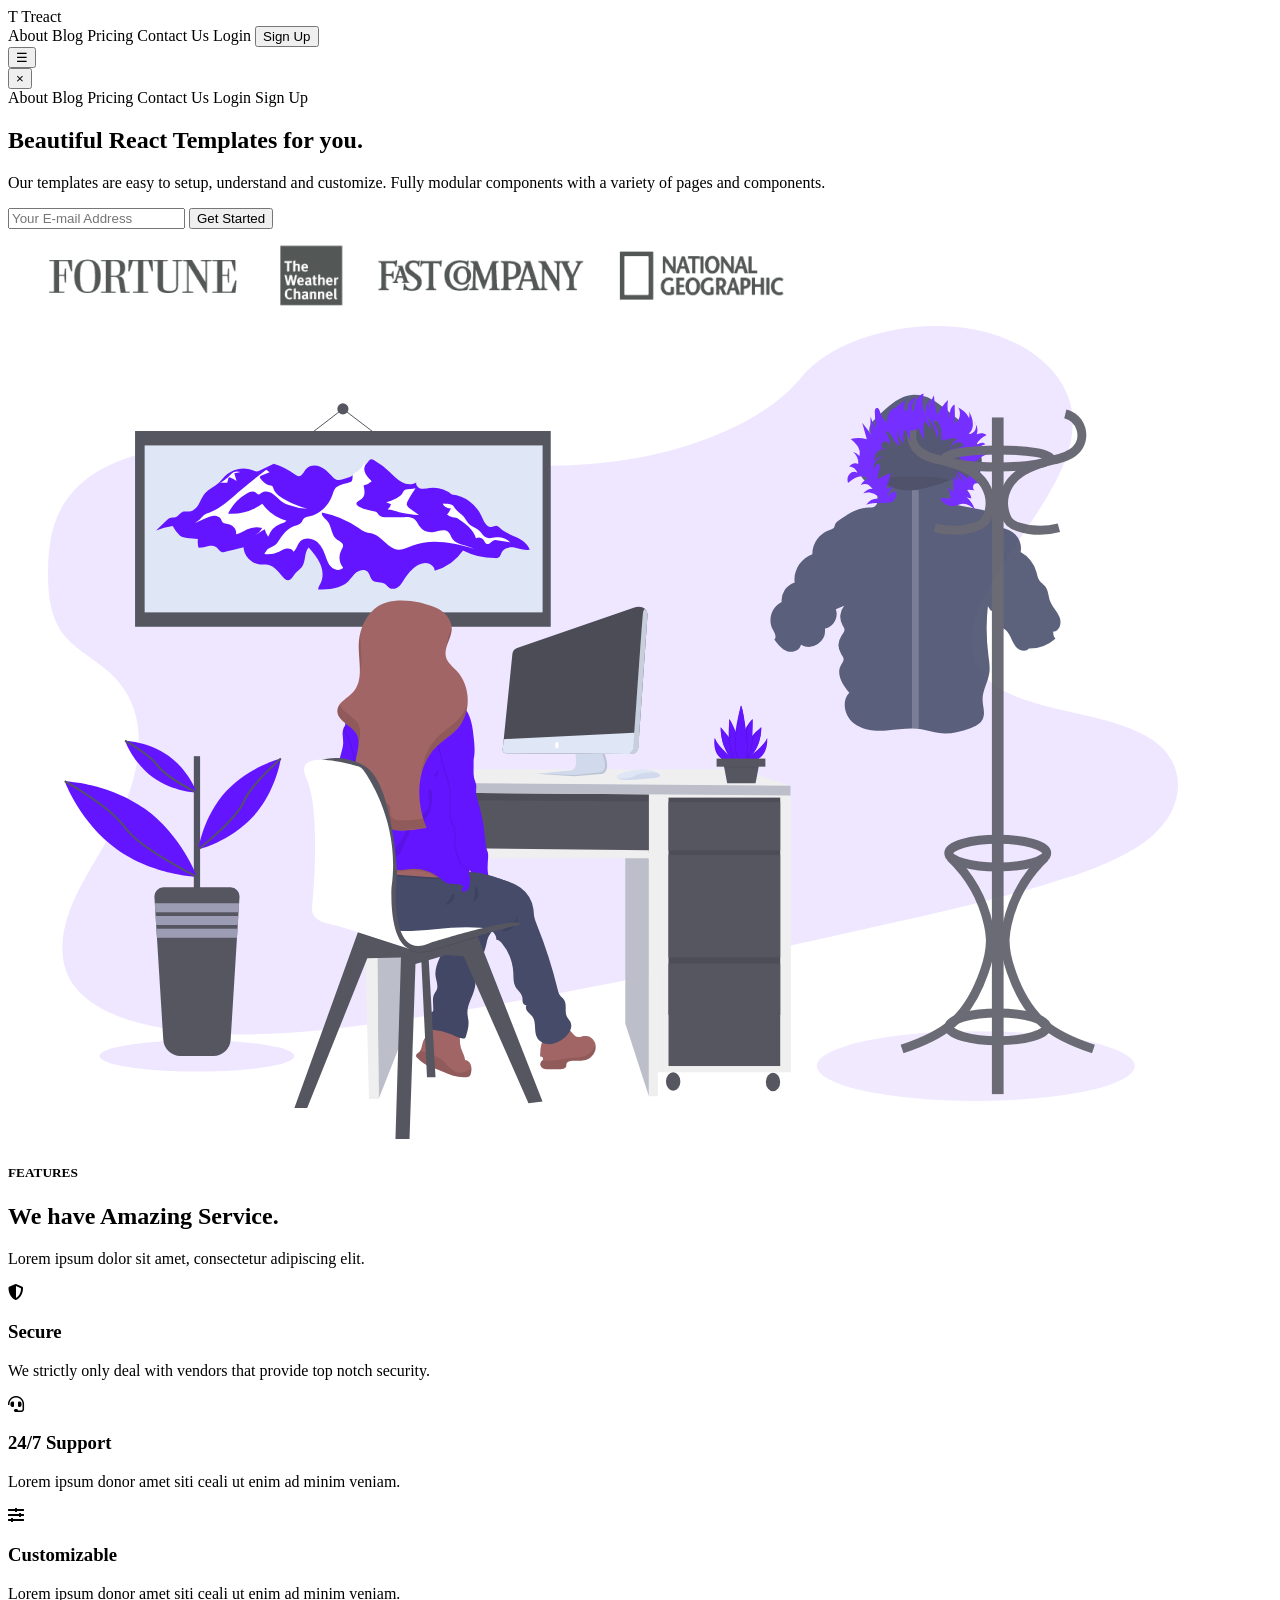
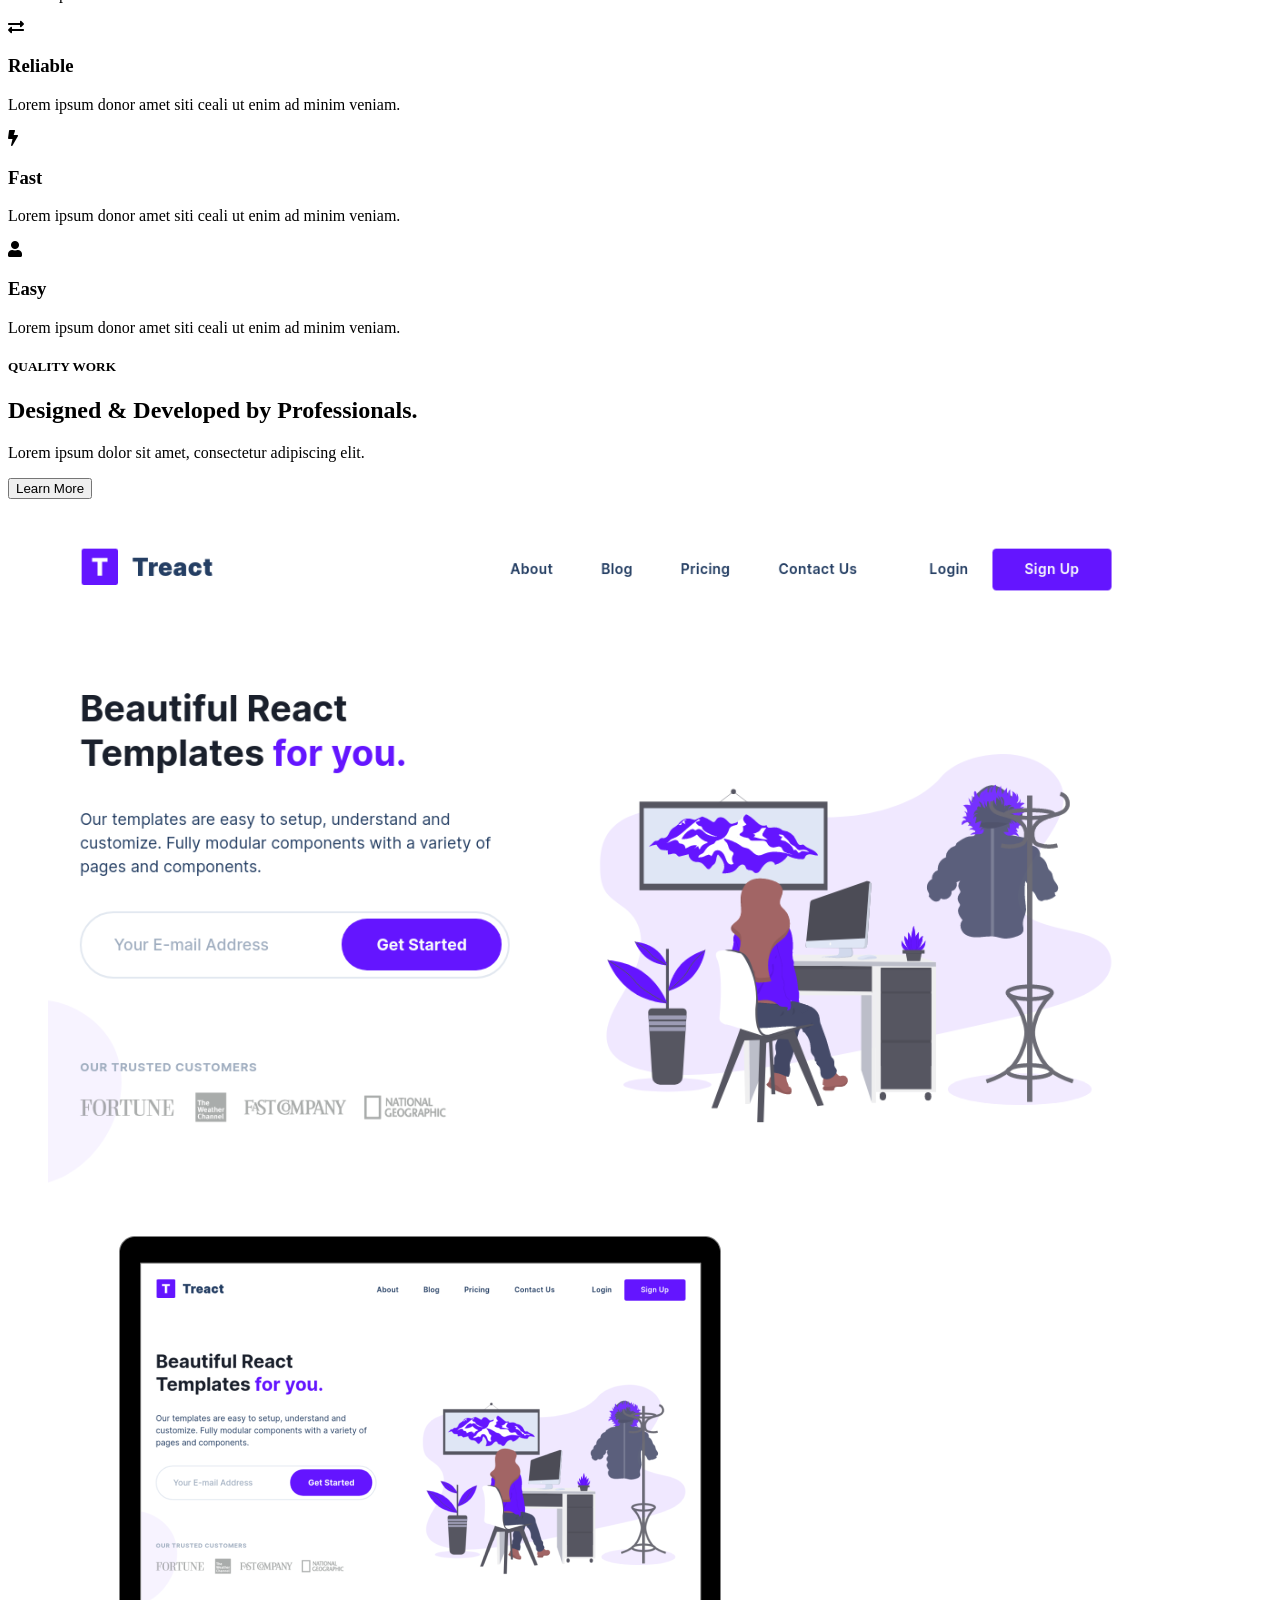
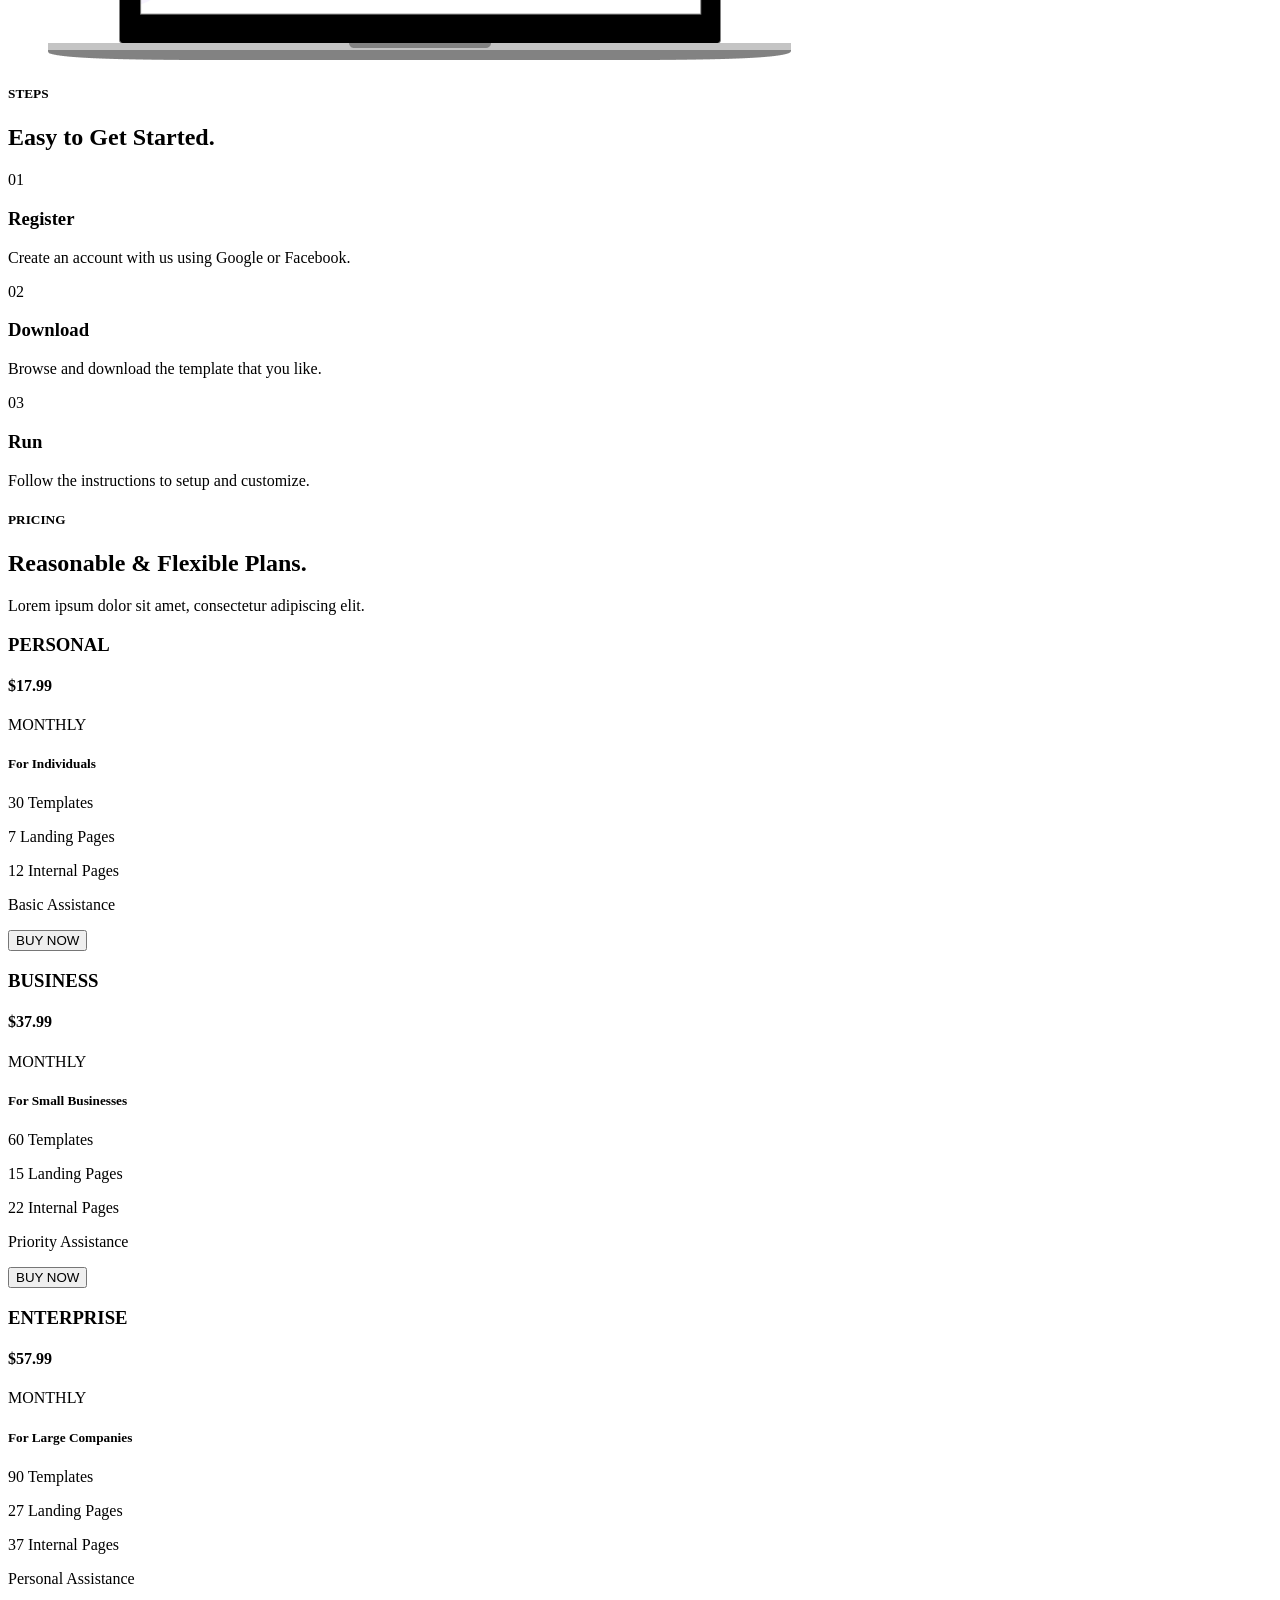
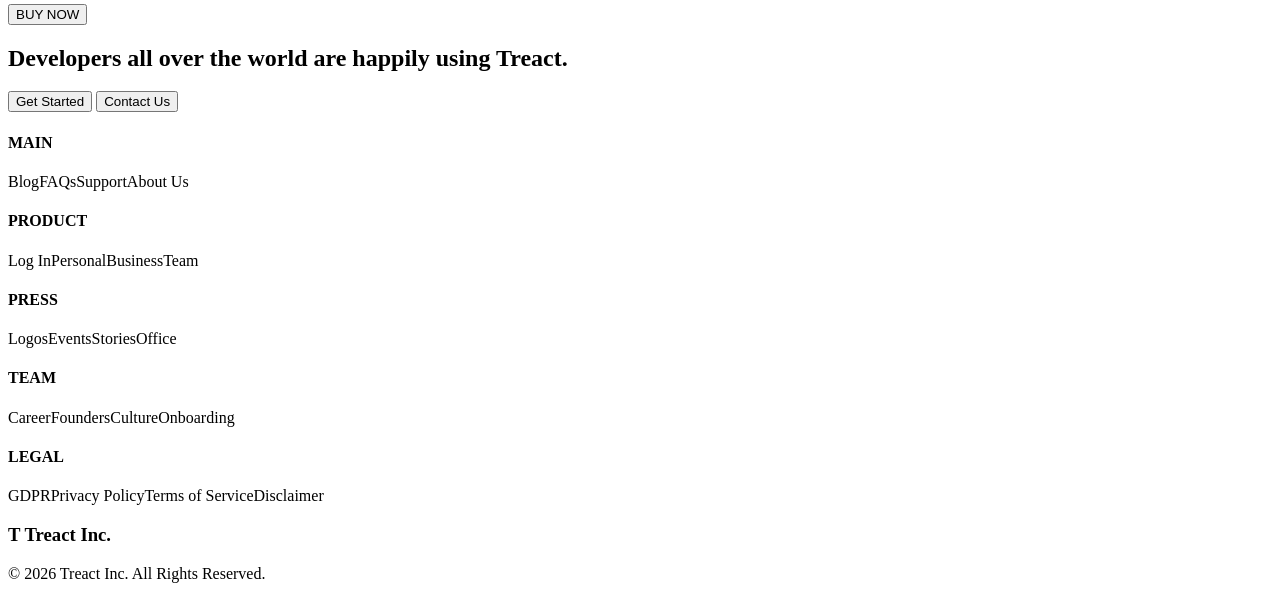
==== index.html @ 15013bfd "Update and rename index (1).html to index.html" ====
<!DOCTYPE html>
<html lang="en"> 
  <head> 
    <meta charset="UTF-8">
    <meta http-equiv="X-UA-Compatible" content="IE=edge">
    <meta name="viewport" content="width=device-width, initial-scale=1.0">
    <title>Treact - A React UI Library for Tailwind CSS</title>
    <link rel="stylesheet" href="styles.css">
    <link rel="stylesheet" href="https://pro.fontawesome.com/releases/v5.10.0/css/all.css" integrity="sha384-AYmEC3Yw5cVb3ZcuHtOA93w35dYTsvhLPVnYs9eStHfGJvOvKxVfELGroGkvsg+p" crossorigin="anonymous" /> 
    <script src="script.js"></script>
  </head>

<body>
  <section id="landing">
    <nav>
      <div class="row nav__row">
        <div class="nav__logo">
          <span class="logo-box">T</span>
          <span>Treact</span>
        </div>

        <div class="links">
          <a class="link">About</a>
          <a class="link">Blog</a>
          <a class="link">Pricing</a>
          <a class="link">Contact Us</a>
          <a class="link">Login</a>
          <button>Sign Up</button>
        </div>

        <button class="btn__menu" onclick="openMenu()">☰</button>
      </div>
    </nav>

    <div class="modal">
      <button class="btn__menu btn__menu--close" onclick="closeMenu()">×</button>
      <div class="modal__links">
        <a class="modal__link">About</a>
        <a class="modal__link">Blog</a>
        <a class="modal__link">Pricing</a>
        <a class="modal__link">Contact Us</a>
        <a class="modal__link">Login</a>
        <a class="modal__link modal__link--primary">Sign Up</a>
      </div>
    </div>

    <header>
      <div class="container">
        <div class="row">
          <div class="header__description">
            <h1>Beautiful React Templates <span class="purple">for you.</span></h1>
            <p>
              Our templates are easy to setup, understand and customize.
              Fully modular components with a variety of pages and components.
            </p>

            <div class="header__email">
              <input type="email" placeholder="Your E-mail Address">
              <button>Get Started</button>
            </div>

            <figure class="header__companies">
              <img src="./assets/customers-logo-strip.680ac7c2e8ae28161d2c.png" alt="Clients">
            </figure>
          </div>

          <figure class="header__img--wrapper">
            <img src="./assets/design-illustration-2.6da6a00b20c07c4a9b65d1870679e1b8.svg" alt="Hero illustration">
          </figure>
        </div>
      </div>
    </header>
  </section>

  <main>
    <section id="features">
      <div class="container">
        <div class="row__narrow">
          <h5 class="section__tag">FEATURES</h5>
          <h2>We have Amazing <span class="purple">Service.</span></h2>
          <p class="section__para">Lorem ipsum dolor sit amet, consectetur adipiscing elit.</p>

          <div class="services">
            <div class="service"><i class="fas fa-shield-alt"></i><div><h3>Secure</h3><p>We strictly only deal with vendors that provide top notch security.</p></div></div>
            <div class="service"><i class="fas fa-headset"></i><div><h3>24/7 Support</h3><p>Lorem ipsum donor amet siti ceali ut enim ad minim veniam.</p></div></div>
            <div class="service"><i class="fas fa-sliders-h"></i><div><h3>Customizable</h3><p>Lorem ipsum donor amet siti ceali ut enim ad minim veniam.</p></div></div>
            <div class="service"><i class="fas fa-exchange-alt"></i><div><h3>Reliable</h3><p>Lorem ipsum donor amet siti ceali ut enim ad minim veniam.</p></div></div>
            <div class="service"><i class="fas fa-bolt"></i><div><h3>Fast</h3><p>Lorem ipsum donor amet siti ceali ut enim ad minim veniam.</p></div></div>
            <div class="service"><i class="fas fa-user"></i><div><h3>Easy</h3><p>Lorem ipsum donor amet siti ceali ut enim ad minim veniam.</p></div></div>
          </div>
        </div>
      </div>
    </section>

    <section id="quality">
      <div class="container">
        <div class="row">
          <div class="section__text">
            <h5 class="section__tag">QUALITY WORK</h5>
            <h2>Designed & Developed by <span class="purple">Professionals.</span></h2>
            <p>Lorem ipsum dolor sit amet, consectetur adipiscing elit.</p>
            <button class="btn">Learn More</button>
          </div>
          <figure class="section__img">
            <img src="./assets/hero-screenshot-1.40a097b525c2f8c9808e.png" alt="">
          </figure>
        </div>
      </div>
    </section>

    <section id="steps">
      <div class="container">
        <div class="row">
          <figure class="section__img">
            <img src="./assets/hero-screenshot-2.241aac1fbc66db29d873.png" alt="">
          </figure>

          <div class="section__text">
            <h5 class="section__tag">STEPS</h5>
            <h2>Easy to <span class="purple">Get Started.</span></h2>

            <div class="step"><span>01</span><div><h3>Register</h3><p>Create an account with us using Google or Facebook.</p></div></div>
            <div class="step"><span>02</span><div><h3>Download</h3><p>Browse and download the template that you like.</p></div></div>
            <div class="step"><span>03</span><div><h3>Run</h3><p>Follow the instructions to setup and customize.</p></div></div>
          </div>
        </div>
      </div>
    </section>

    <section id="pricing">
      <div class="container">
        <div class="row">
          <h5 class="section__tag">PRICING</h5>
          <h2>Reasonable & Flexible <span class="purple">Plans.</span></h2>
          <p class="section__para">Lorem ipsum dolor sit amet, consectetur adipiscing elit.</p>

          <div class="plans">
  <div class="plan">
    <div class="plan__top">
      <h3>PERSONAL</h3>
      <h4>$17.99</h4>
      <p>MONTHLY</p>
    </div>

    <div class="plan__middle">
      <h5>For Individuals</h5>
      <p>30 Templates</p>
      <p>7 Landing Pages</p>
      <p>12 Internal Pages</p>
      <p>Basic Assistance</p>
    </div>

    <div class="plan__bottom">
      <button class="btn">BUY NOW</button>
    </div>
  </div>

  <div class="plan plan--featured">
    <div class="plan__top">
      <h3>BUSINESS</h3>
      <h4>$37.99</h4>
      <p>MONTHLY</p>
    </div>

    <div class="plan__middle">
      <h5>For Small Businesses</h5>
      <p>60 Templates</p>
      <p>15 Landing Pages</p>
      <p>22 Internal Pages</p>
      <p>Priority Assistance</p>
    </div>

    <div class="plan__bottom">
      <button class="btn">BUY NOW</button>
    </div>
  </div>

  <div class="plan">
    <div class="plan__top">
      <h3>ENTERPRISE</h3>
      <h4>$57.99</h4>
      <p>MONTHLY</p>
    </div>

    <div class="plan__middle">
      <h5>For Large Companies</h5>
      <p>90 Templates</p>
      <p>27 Landing Pages</p>
      <p>37 Internal Pages</p>
      <p>Personal Assistance</p>
    </div>

    <div class="plan__bottom">
      <button class="btn">BUY NOW</button>
    </div>
  </div>
</div>
        </div>
      </div>
    </section>

    <section id="start">
      <div class="container">
        <div class="row start__row">
          <h2 class="start__title">Developers all over the world are happily using Treact.</h2>
          <div class="start__btns">
            <button class="start__btn">Get Started</button>
            <button class="start__btn start__btn--outline">Contact Us</button>
          </div>
        </div>
      </div>
    </section>
  </main>

  <footer>
    <div class="row footer__row">
      <div class="footer__columns">
        <div><h4>MAIN</h4><a>Blog</a><a>FAQs</a><a>Support</a><a>About Us</a></div>
        <div><h4>PRODUCT</h4><a>Log In</a><a>Personal</a><a>Business</a><a>Team</a></div>
        <div><h4>PRESS</h4><a>Logos</a><a>Events</a><a>Stories</a><a>Office</a></div>
        <div><h4>TEAM</h4><a>Career</a><a>Founders</a><a>Culture</a><a>Onboarding</a></div>
        <div><h4>LEGAL</h4><a>GDPR</a><a>Privacy Policy</a><a>Terms of Service</a><a>Disclaimer</a></div>
      </div>

      <div class="footer__bottom">
        <h3><span class="logo-box">T</span> Treact Inc.</h3>
        <p>© 2026 Treact Inc. All Rights Reserved.</p>
      </div>
    </div>
  </footer>

  <script src="script (2).js"></script>
</body>
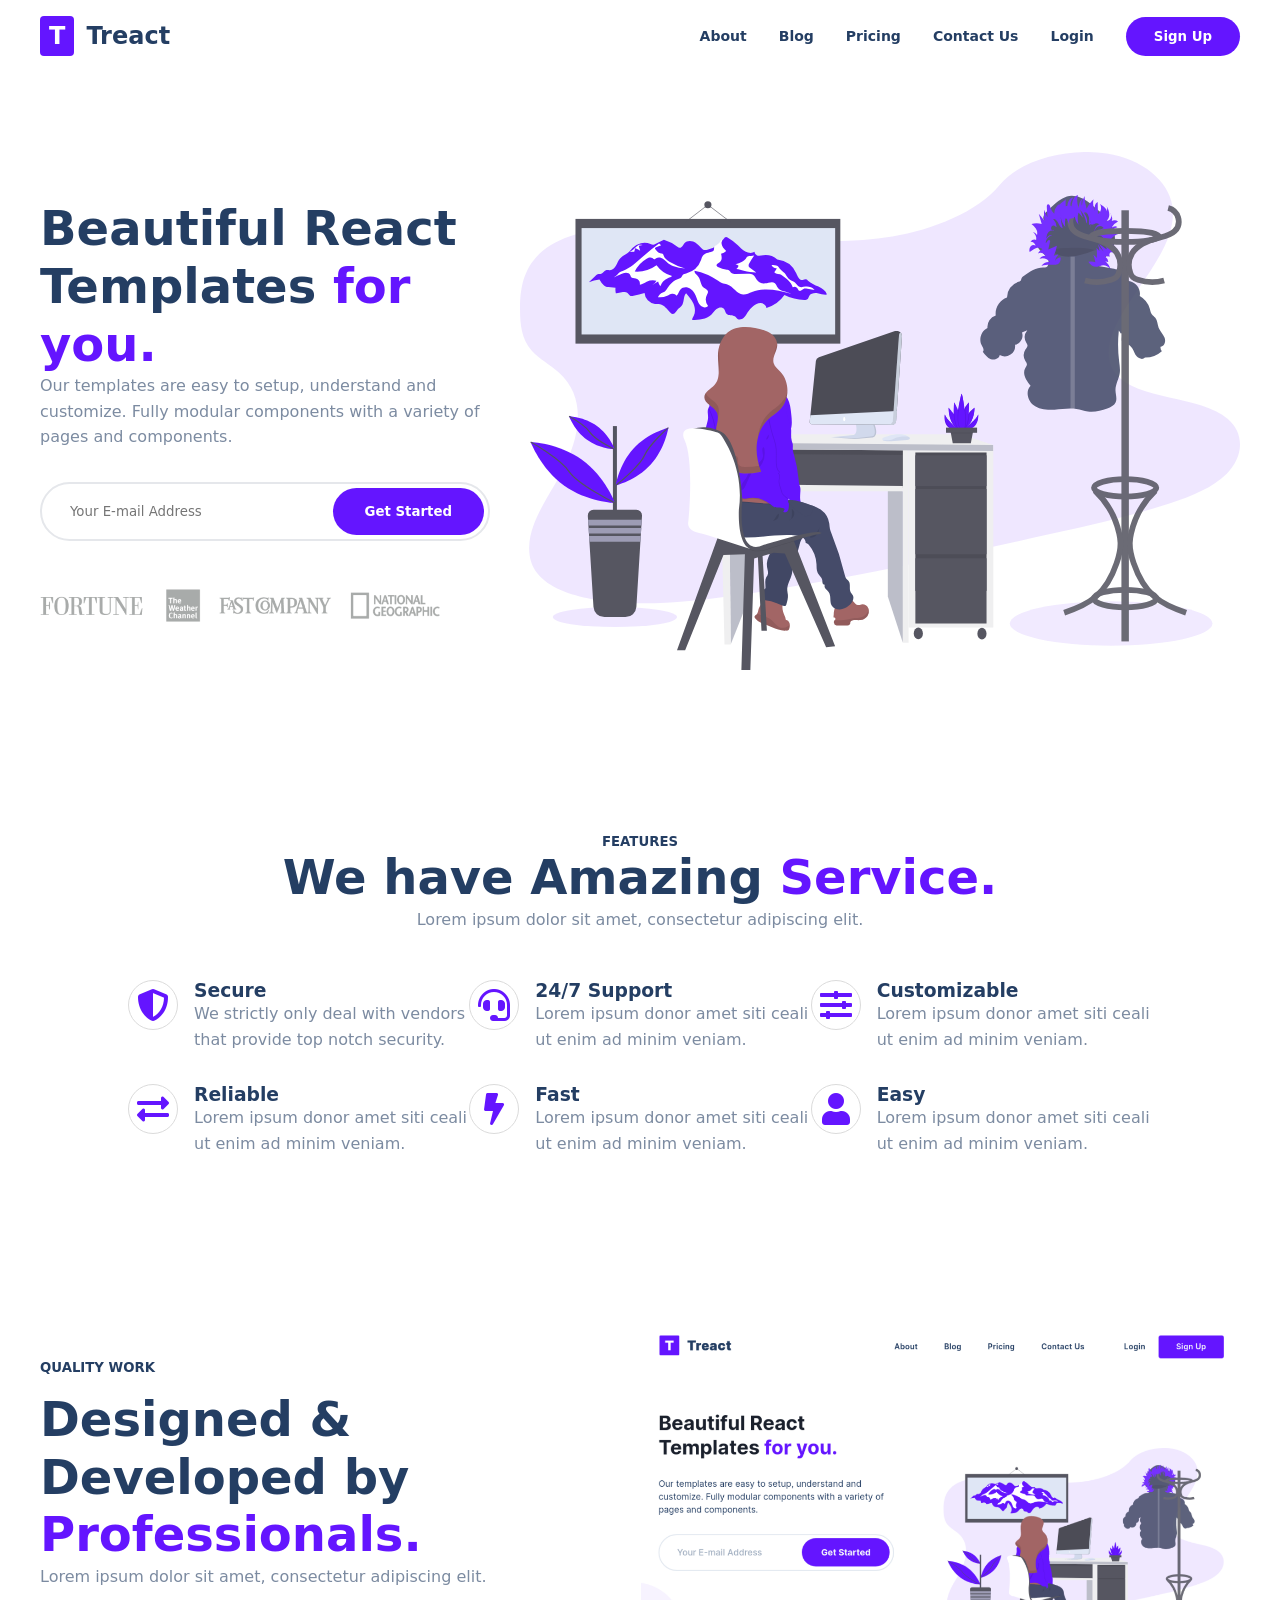
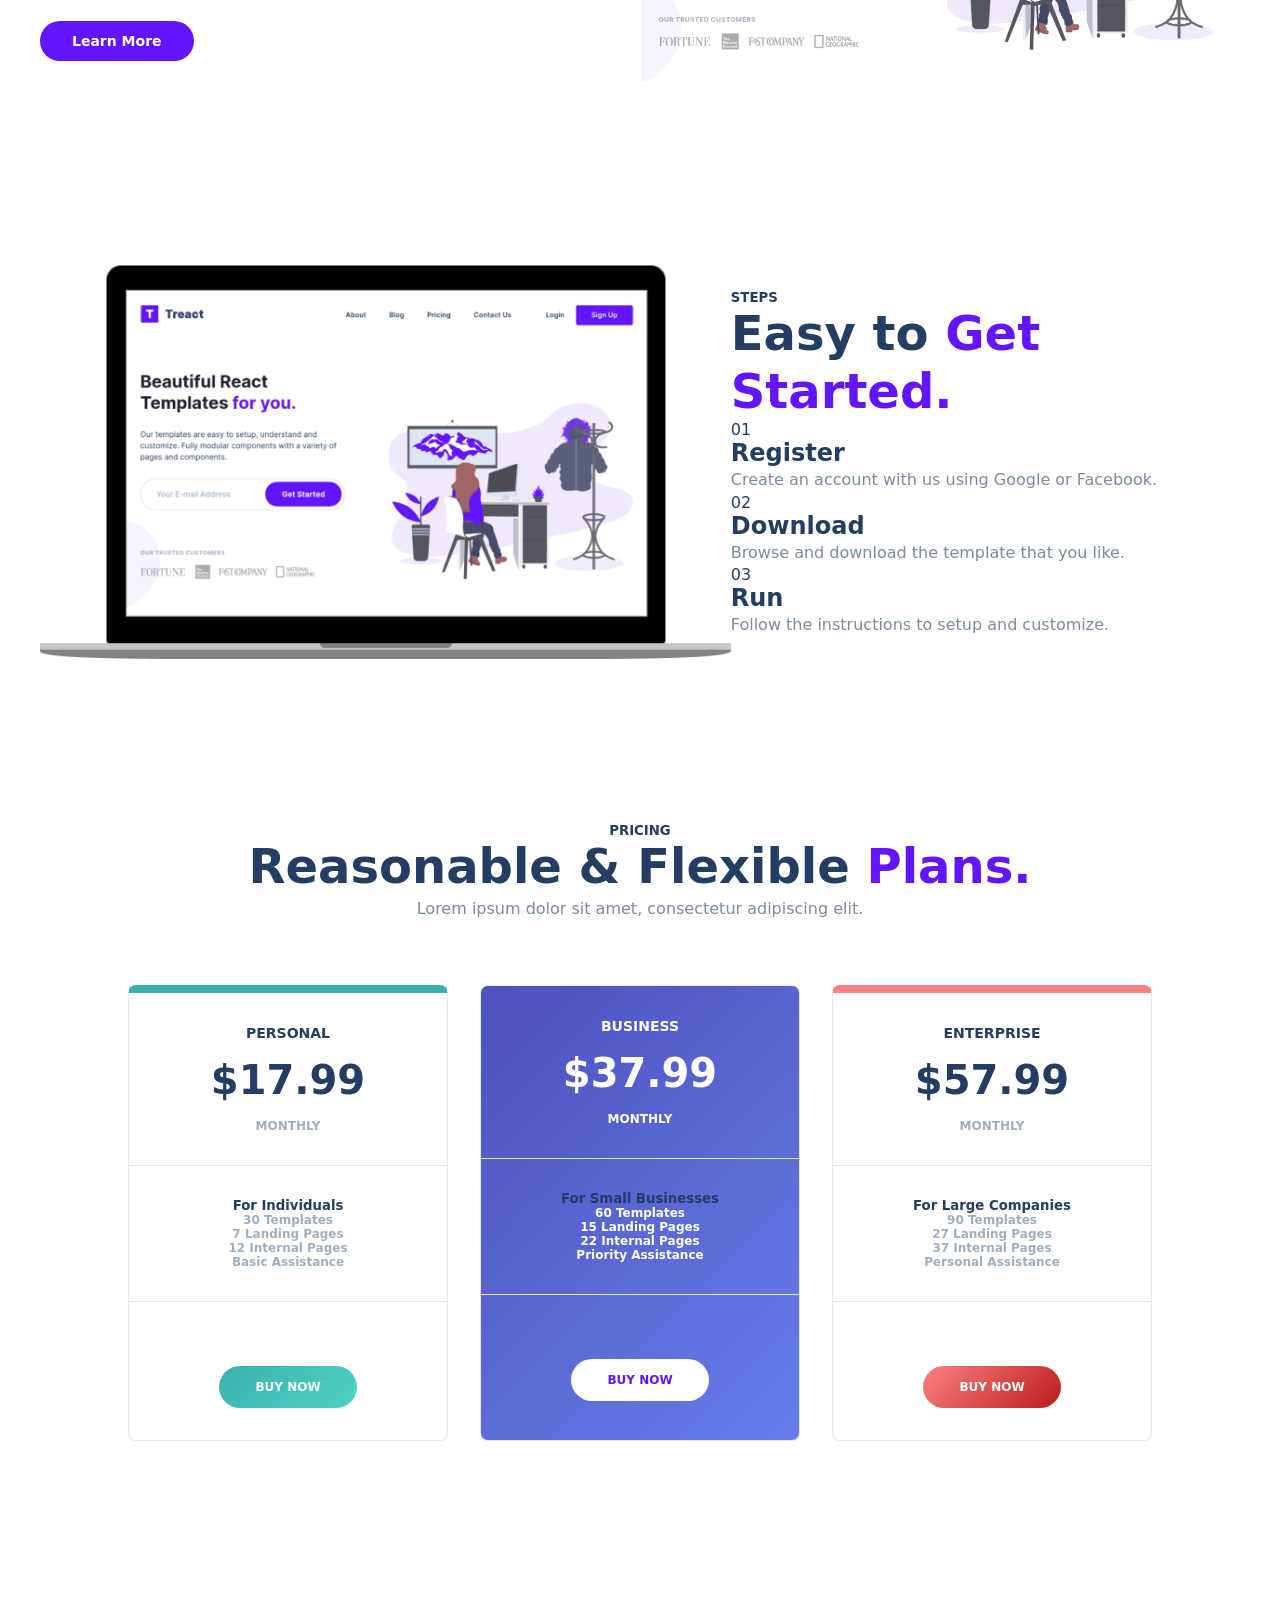
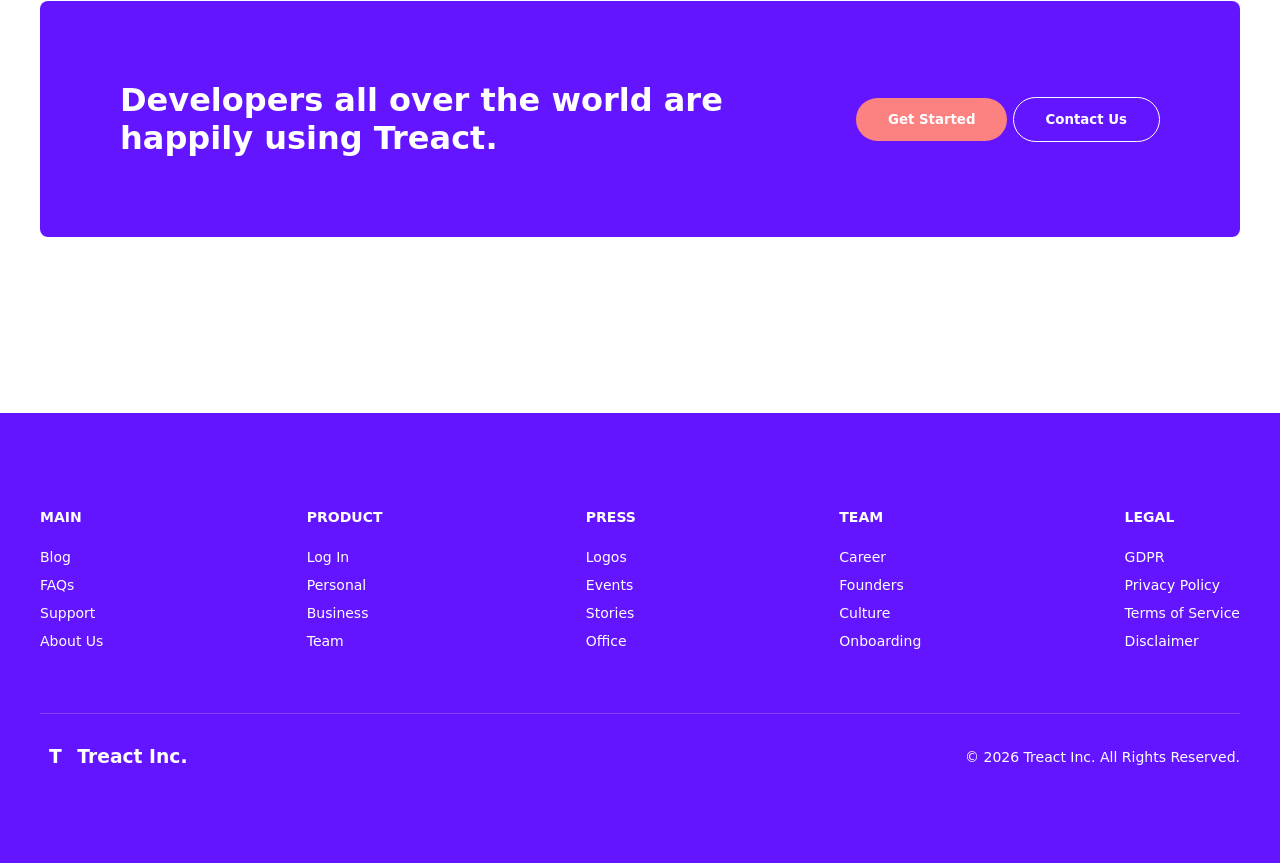
==== commit 09e612ad: "Update index.html" ====
--- a/index.html
+++ b/index.html
@@ -5,7 +5,7 @@
     <meta http-equiv="X-UA-Compatible" content="IE=edge">
     <meta name="viewport" content="width=device-width, initial-scale=1.0">
     <title>Treact - A React UI Library for Tailwind CSS</title>
-    <link rel="stylesheet" href="styles.css">
+    <link rel="stylesheet" href="style.css">
     <link rel="stylesheet" href="https://pro.fontawesome.com/releases/v5.10.0/css/all.css" integrity="sha384-AYmEC3Yw5cVb3ZcuHtOA93w35dYTsvhLPVnYs9eStHfGJvOvKxVfELGroGkvsg+p" crossorigin="anonymous" /> 
     <script src="script.js"></script>
   </head>
--- a/style.css
+++ b/style.css
@@ -0,0 +1,760 @@
+@import url('https://fonts.googleapis.com/css2?family=Inter:wght@100;200;300;400;500;600;700;800;900&display=swap');
+
+* {
+    margin: 0;
+    padding: 0;
+    box-sizing: border-box;
+    font-family: 'Inter', system-ui;
+    color: #243e63;
+}
+
+html {
+    scroll-behavior: smooth;
+}
+
+body {
+    max-width: 100vw;
+    overflow-x: hidden;
+}
+
+.row {
+    width: 100%;
+    max-width: 1200px;
+    margin: 0 auto;
+}
+
+.row__narrow {
+    width: 100%;
+    max-width: 1024px;
+    margin: 0 auto;
+}
+
+.container {
+    padding: 96px 0;
+}
+
+.purple {
+    color: #6415ff;
+}
+
+section {
+    padding: 0 32px;
+}
+
+main {
+    margin-bottom: 96px;
+}
+
+.logo {
+  display: flex;
+  align-items: center;
+  gap: 10px;
+  color: #243e63;
+  font-size: 22px;
+}
+
+.logo-box {
+  background: #6415ff;
+  color: white;
+  font-weight: 700;
+  padding: 6px 9px;
+  border-radius: 4px;
+}
+
+.links {
+  display: flex;
+  align-items: center;
+  gap: 32px;
+}
+
+.links a {
+  color: #243e63;
+  font-size: 14px;
+  font-weight: 600;
+  text-decoration: none;
+}
+
+.links button {
+  background: #6415ff;
+  color: white;
+  border: none;
+  padding: 12px 28px;
+  border-radius: 999px;
+  font-weight: 700;
+  transition: all 300ms ease;
+}
+
+.links button:hover {
+  background: #4b0db8;
+  transition: all 300ms ease;
+}
+
+
+
+/* 
+
+NAVBAR ↓
+
+*/
+
+
+.nav {
+    display: flex;
+    justify-content: space-between;
+    align-items: center;
+}
+
+.nav__row {
+  height: 72px;
+  display: flex;
+  align-items: center;
+  justify-content: space-between;
+}
+
+.nav__logo {
+    display: flex;
+    align-items: center;
+    gap: 12px;
+
+    font-size: 24px;
+    font-weight: 900;
+}
+
+.btn__menu {
+    display: none;
+    background: transparent;
+    border: none;
+    transition: all 300ms ease;
+}
+
+.btn__menu--svg:hover {
+    filter: invert(26%) sepia(94%) saturate(7476%) hue-rotate(261deg) brightness(94%) contrast(115%);
+}
+
+.modal {
+    position: fixed;
+    top: 0;
+    left: 0;
+    right: 0;
+    height: 378px;
+    margin: 24px 16px;
+    padding: 32px;
+    background-color: #fff;
+    border: 1px solid rgb(229, 231, 235);
+    border-radius: 8px;
+    z-index: 4;
+    visibility: hidden;
+    opacity: 0;
+    transform: translateX(300%);
+    transition: all 300ms ease;
+}
+
+.modal__links {
+    width: 100%;
+    height: 100%;
+    display: flex;
+    flex-direction: column;
+    align-items: center;
+}
+
+.modal__link {
+    color: #1a202c;
+    font-size: 18px;
+    font-weight: 600;
+    line-height: 1.5;
+    margin: 8px 0;
+    padding-bottom: 4px;
+    border-bottom: 2px solid transparent;
+}
+
+.modal__link--primary {
+    color: #f7fafc;
+    padding: 12px 32px;
+    background: #6415ff;
+    border-radius: 500px;
+    border: none;
+}
+
+.modal__link--primary:hover {
+    background: #4b0db8;
+    transition: all 300ms ease;
+}
+
+.menu--open .modal {
+    visibility: visible;
+    opacity: 1;
+    transform: translateX(0);
+}
+
+.btn__menu--close {
+    position: fixed;
+    top: 24px;
+    right: 18px;
+}
+
+
+/* 
+
+HEADER / ABOUT US ↓
+
+*/
+
+
+header .row {
+  display: flex;
+  align-items: center;
+}
+
+.header__description {
+  width: 40%;
+}
+
+.header__description h1,
+.section__text h2,
+#features h2,
+#pricing h2 {
+  font-size: 48px;
+  line-height: 1.2;
+  font-weight: 900;
+}
+
+.header__description p,
+.section__text p,
+.section__para,
+.service p,
+.step p {
+  color: #7c8ba1;
+  line-height: 1.6;
+}
+
+.header__companies {
+  margin: 48px 0;
+}
+
+.header__companies img {
+    width: 100%;
+    max-width: 400px;
+    opacity: 0.5;
+}
+
+.header__email {
+  position: relative;
+  max-width: 450px;
+  margin: 32px 0;
+}
+
+.header__email input {
+  width: 100%;
+  padding: 20px 180px 20px 28px;
+  border: 2px solid #e5e7eb;
+  border-radius: 999px;
+}
+
+.header__email button {
+  position: absolute;
+  right: 6px;
+  top: 6px;
+  bottom: 6px;
+  padding: 0 32px;
+  border: none;
+  border-radius: 999px;
+  background: #6415ff;
+  color: white;
+  font-weight: 700;
+  transition: all 300ms ease;
+}
+
+.header__email button:hover {
+  background: #4b0db8;
+  transition: all 300ms ease;
+}
+
+.header__img--wrapper {
+  width: 60%;
+}
+
+.header__img--wrapper img,
+.section__img img {
+  width: 100%;
+}
+
+/* SERVICES */
+
+.service {
+    display: flex;
+    width: calc(100%/3);
+    gap: 16px;
+}
+
+.services {
+    display: flex;
+    flex-wrap: wrap;
+    margin-top: 48px;
+    row-gap: 32px;
+}
+
+.container {
+    padding: 80px 0;
+}
+
+.row {
+    width: 100%;
+    max-width: 1200px;
+    margin: 0 auto;
+}
+
+.service__description {
+    display: flex;
+    flex-direction: column;
+    margin-left: 16px;
+}
+
+.service i{
+    font-size: 32px;
+    color: #6415ff;
+    margin-bottom: 16px;
+    width: 48px;
+    height: 48px;
+    display: flex;
+    align-items: center;
+    justify-content: center;
+    border: 1px solid #dbdbdb;
+    border-radius: 50%;
+    flex: 0 0 48px;
+    flex-shrink: 0;
+    padding: 24px;
+    gap: 16px;
+}
+
+
+
+/* 
+
+FEATURES ↓
+
+*/
+
+
+#features {
+    position: relative;
+}
+
+#features .row__narrow {
+    display: flex;
+    flex-direction: column;
+    align-items: center;
+}
+
+
+/* 
+
+QUALITY WORK ↓
+
+*/
+
+
+#quality .row {
+    display: flex;
+    justify-content: space-between;
+    align-items: center;
+}
+
+#quality h2 {
+    margin-top: 16px;
+}
+
+.btn {
+    background-color: #6415ff;
+    color: white;
+    margin-top: 32px;
+    border: none;
+    border-radius: 9999px;
+    padding: 12px 32px;
+    font-size: 14px;
+    font-weight: 700;
+    cursor: pointer;
+    transition: all 300ms ease;
+}
+
+.btn:hover {
+    background-color: #4b0db8;
+    transition: all 300ms ease;
+}
+
+
+/* 
+
+STEPS ↓
+
+*/
+
+
+#steps .row {
+    display: flex;
+    justify-content: space-between;
+    align-items: center;
+}
+
+.step h3 {
+    display: flex;
+    flex-direction: column;
+    font-size: 24px;
+    font-weight: 700;
+}
+
+
+/* 
+
+VALUES ↓
+
+*/
+
+#values .row {
+    display: flex;
+    justify-content: space-between;
+    align-items: center;
+}
+
+
+/*
+
+PRICING ↓
+
+*/
+
+
+#pricing .row {
+    display: flex;
+    flex-direction: column;
+    align-items: center;
+}
+
+.plans {
+    display: flex;
+    gap: 32px;
+    margin-top: 64px;
+    width: 100%;
+    justify-content: center;
+}
+
+.plan {
+    width: calc(100% / 3);
+    max-width: 320px;
+
+    border: 1px solid #e5e7eb;
+    border-radius: 8px;
+    padding: 40px 32px;
+    text-align: center;
+}
+
+.plan h3 {
+    font-size: 14px;
+    font-weight: 800;
+}
+
+.plan h4 {
+    font-size: 40px;
+    font-weight: 800;
+    margin: 16px 0;
+}
+
+.plan p {
+    color: #a0aec0;
+    font-size: 12px;
+    font-weight: 700;
+}
+
+.plan--featured {
+    background: linear-gradient(135deg, #4c51bf, #667eea);
+}
+
+.plan--featured h3,
+.plan--featured h4,
+.plan--featured p {
+    color: white;
+}
+
+.plan .btn {
+    margin-top: 32px;
+    padding: 14px 36px;
+    font-size: 12px;
+}
+
+.plan {
+    padding: 0;
+    overflow: hidden;
+}
+
+.plan__top {
+    padding: 32px;
+}
+
+.plan__top p {
+    margin-top: 8px;
+}
+
+.plan__middle {
+    padding: 32px;
+    border-top: 1px solid #e5e7eb;
+    border-bottom: 1px solid #e5e7eb;
+}
+
+.plan__middle p {
+    gap: 8px;
+}
+
+.plan__bottom {
+    padding: 32px;
+}
+
+.plan:first-child {
+    border-top: 8px solid #38b2ac;
+}
+
+.plan:last-child {
+    border-top: 8px solid #fc8181;
+}
+
+.plan:first-child .btn {
+    background: linear-gradient(135deg, #38b2ac, #4fd1c5);
+}
+
+.plan--featured .btn {
+    background: white;
+    color: #6415ff;
+}
+
+.plan:last-child .btn {
+    background: linear-gradient(135deg, #fc8181, #bb1c1c);
+}
+
+
+
+/* 
+
+TESTIMONIALS ↓
+
+*/
+
+
+#testimonials .row {
+    display: flex;
+}
+
+
+/* 
+
+START / CALL TO ACTION ↓
+
+*/
+
+
+
+#start .row {
+    display: flex;
+    justify-content: space-between;
+    align-items: center;
+}
+
+.start__row {
+    background: #6415ff;
+    border-radius: 8px;
+    padding: 80px;
+    display: flex;
+    justify-content: space-between;
+    align-items: center;
+}
+
+.row {
+    width: 100%;
+    max-width: 1200px;
+    margin: 0 auto;
+}
+
+.start__title {
+    color: white;
+    font-size: 32px;
+    font-weight: 900;
+    width: 60%;
+}
+
+.start__buttons {
+    display: flex;
+    gap: 24px;
+    flex-shrink: 0;
+}
+
+.start__btn {
+    background: #fc8181;
+    color: white;
+    border: none;
+    padding: 14px 32px;
+    border-radius: 9999px;
+    font-weight: 700;
+    transition: all 300ms ease;
+}
+
+.start__btn.start__btn--outline {
+    background: transparent;
+    border: 1px solid white;
+    color: white;
+}
+
+.start__btn:hover {
+    background: #f56565;
+    transition: all 300ms ease;
+}
+
+
+/* 
+
+FOOTER ↓
+
+*/
+
+
+footer {
+    padding: 96px 32px;
+    background-color: rgb(100, 21, 255);
+    margin-bottom: -32px;
+    position: relative;
+    overflow: hidden;
+}
+
+.footer .row {
+    display: flex;
+    justify-content: space-between;
+    align-items: center;
+}
+
+.footer__columns {
+    display: flex;
+    justify-content: space-between;
+}
+
+.footer__columns div {
+    display: flex;
+    flex-direction: column;
+    gap: 12px;
+}
+
+.footer__columns h4 {
+    color: white;
+    font-size: 14px;
+    font-weight: 800;
+    margin-bottom: 12px;
+}
+
+.footer__columns a {
+    color: white;
+    font-size: 14px;
+    font-weight: 500;
+    cursor: pointer;
+}
+
+.footer__bottom {
+    margin-top: 64px;
+    padding-top: 32px;
+    border-top: 1px solid rgba(255, 255, 255, 0.2);
+
+    display: flex;
+    justify-content: space-between;
+    align-items: center;
+}
+
+.footer__logo,
+.footer__copyright,
+.footer__socials i {
+    color: white;
+}
+
+.footer__logo {
+    font-size: 20px;
+    font-weight: 800;
+}
+
+.footer__socials {
+    display: flex;
+    gap: 16px;
+}
+
+.footer__socials h4 {
+    width: 32px;
+    height: 32px;
+    background: white;
+    color: #6415ff;
+    border-radius: 50%;
+    display: flex;
+    align-items: center;
+    justify-content: center;
+}
+
+.footer__bottom h3 {
+    color: white;
+}
+
+.footer__bottom p {
+    color: white;
+    font-size: 14px;
+    font-weight: 500;
+    display: flex;
+    align-items: center;
+    gap: 8px;
+    justify-content: center;
+    text-align: center;
+}
+
+/* 
+
+MOBILE RESPONSIVENESS ↓
+
+*/
+
+
+@media(max-width: 1280px) {
+    header .row {
+        align-items: flex-end;
+    }
+}
+
+@media (max-width: 1024px) {
+
+    .btn__menu {
+        display: block;
+    }
+    header .row {
+        flex-direction: column;
+        align-items: center;
+    }
+    footer {
+        padding: 80px 32px;
+    }
+}
+
+@media(max-width: 768px) {
+    #quality .row,
+    #values .row {
+        flex-direction: column-reverse;
+    }
+    #steps .row,
+    #testimonials .row {
+        flex-direction: column;
+        align-items: center;
+    }
+    #pricing .row {
+        margin-top: 40px;
+    }
+}
+
+@media(max-width: 640px) {
+    .container {
+        padding: 80px 0;
+    }
+    .nav__logo {
+        margin: 8px 0;
+        padding-bottom: 4px;
+    }
+    main {
+        margin-bottom: 80px;
+    }
+}
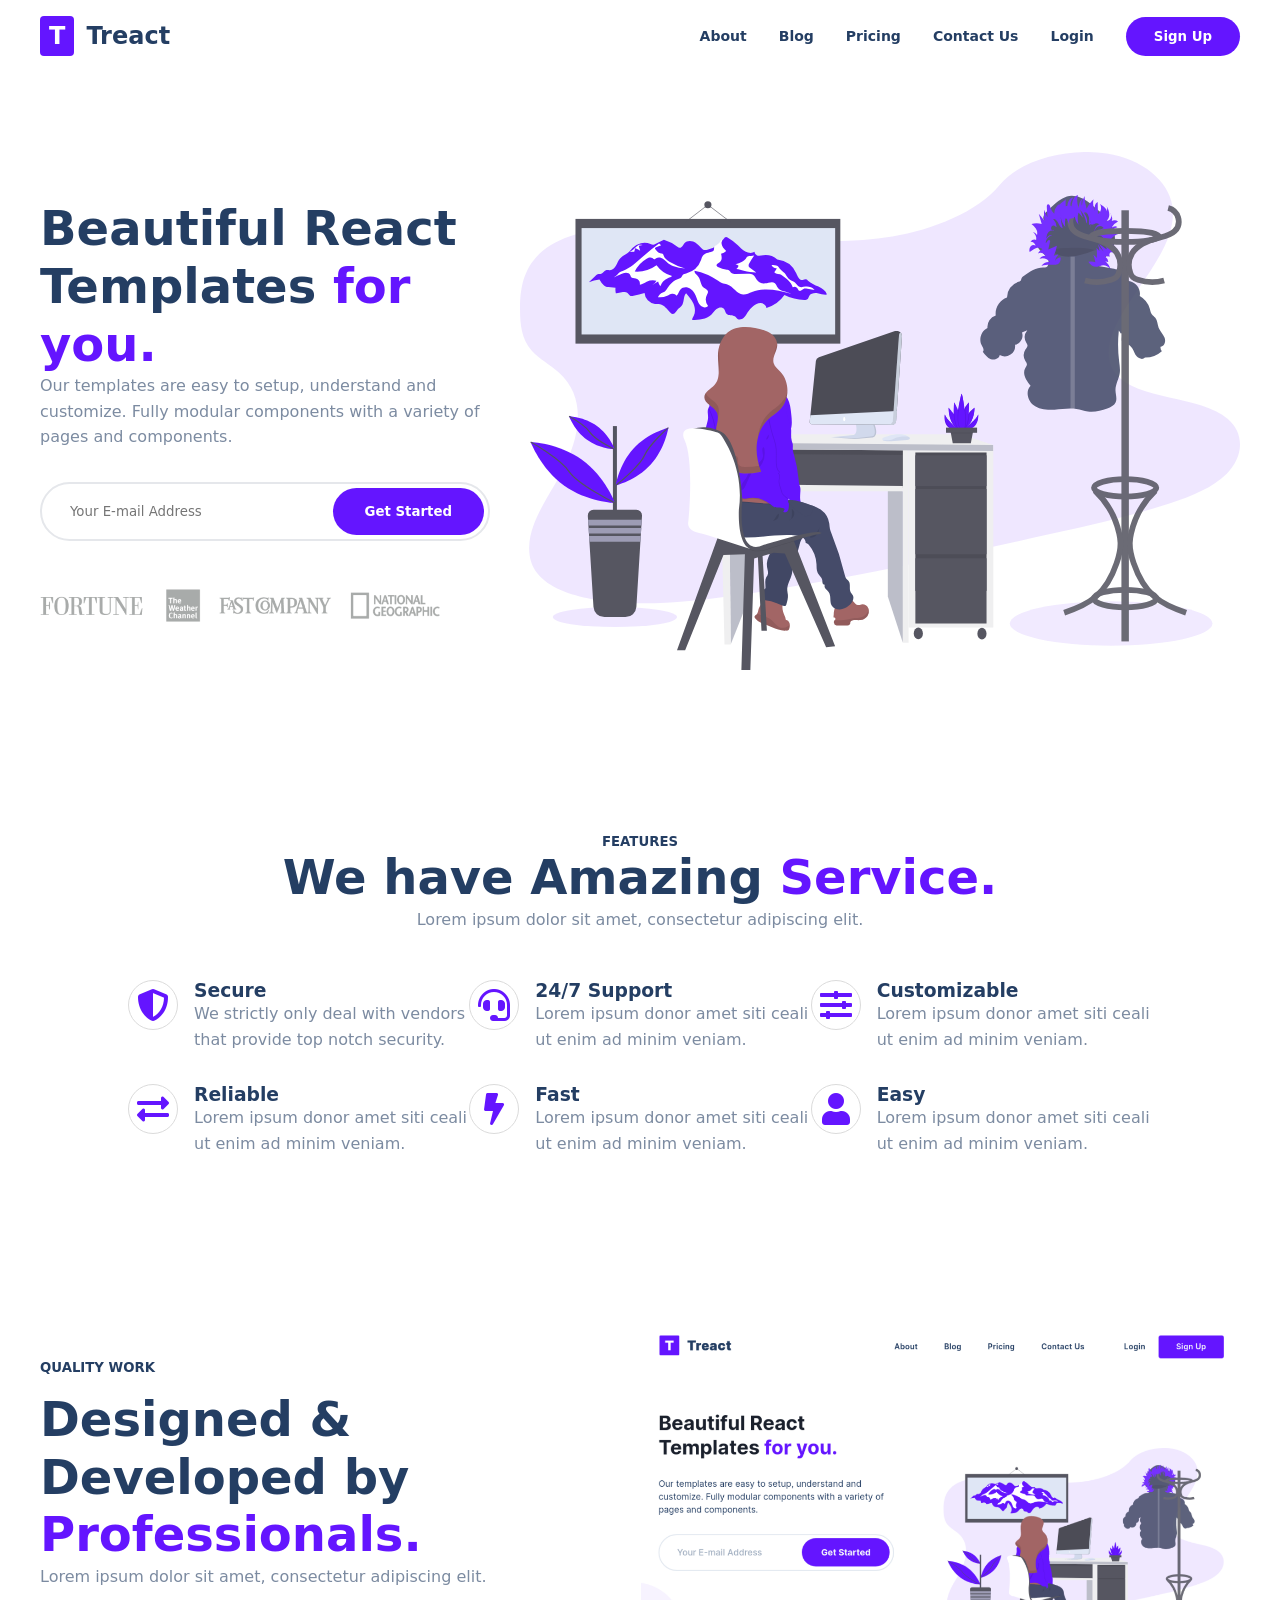
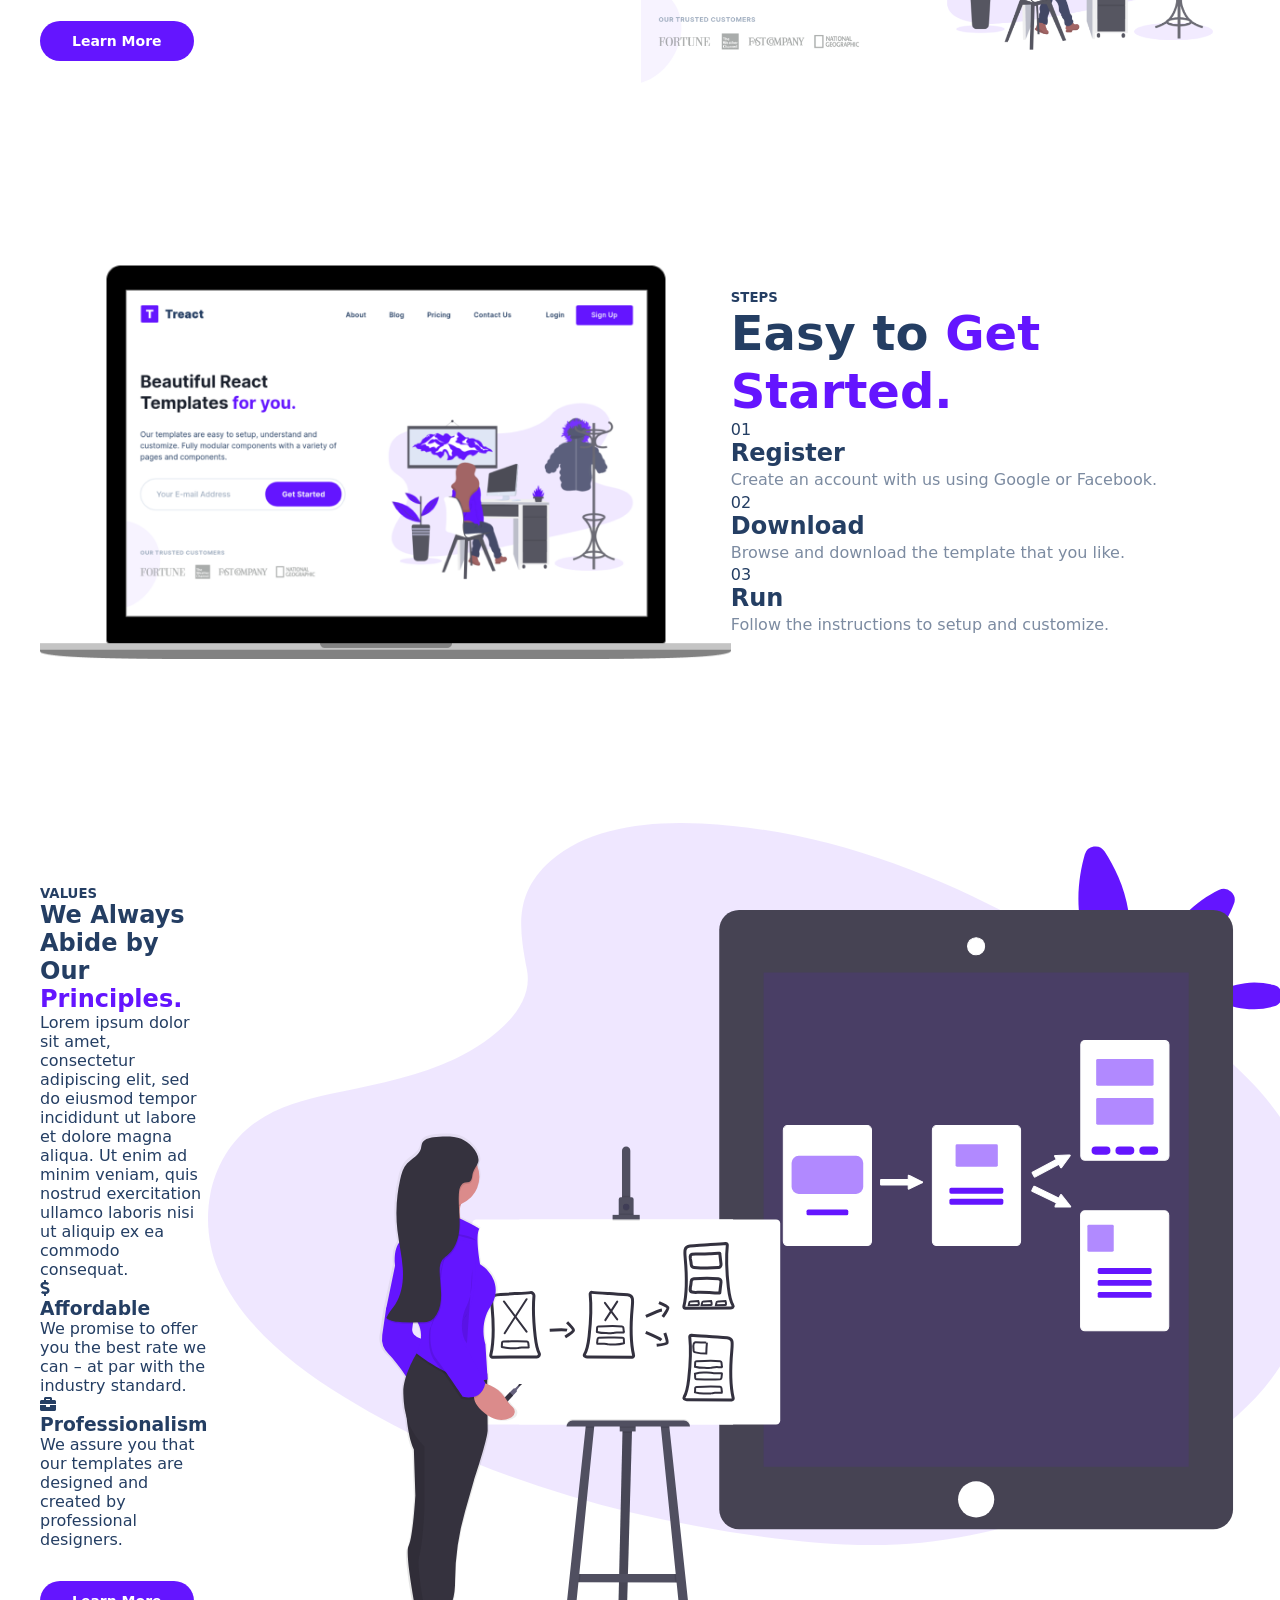
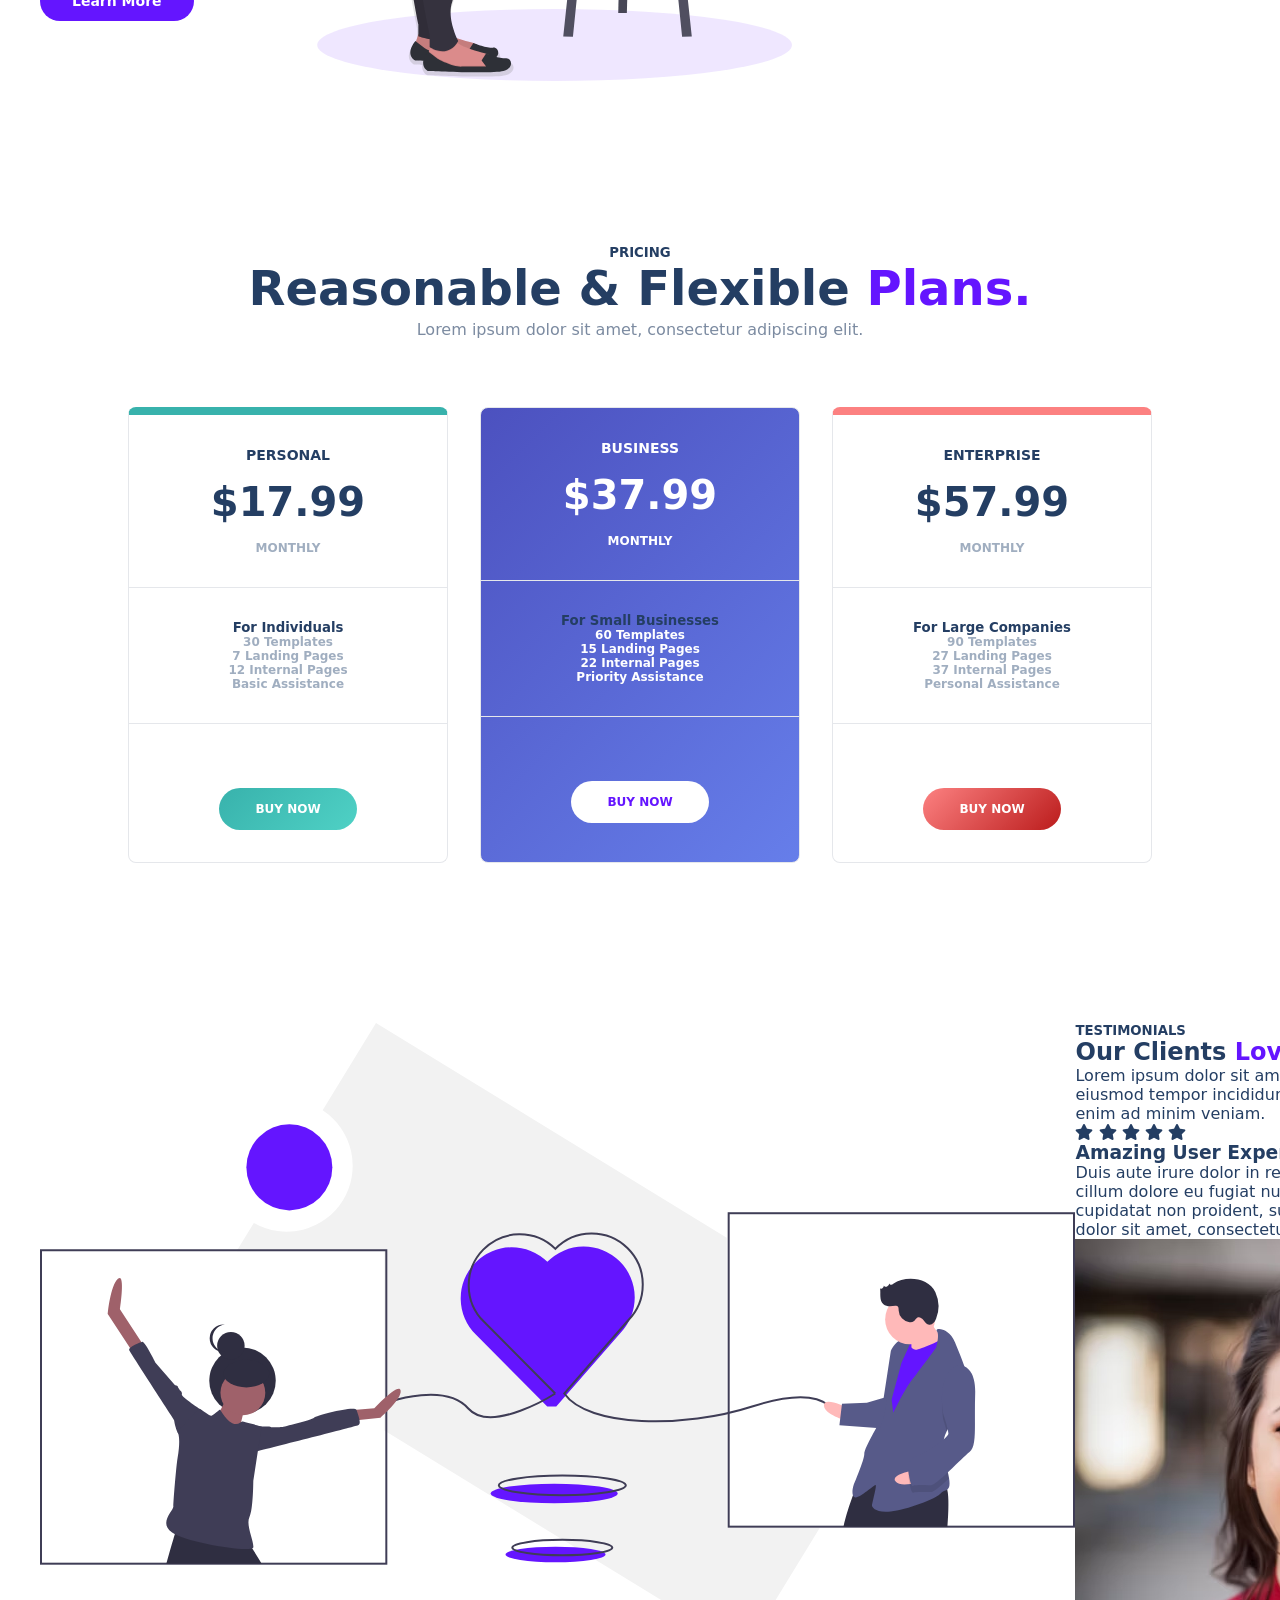
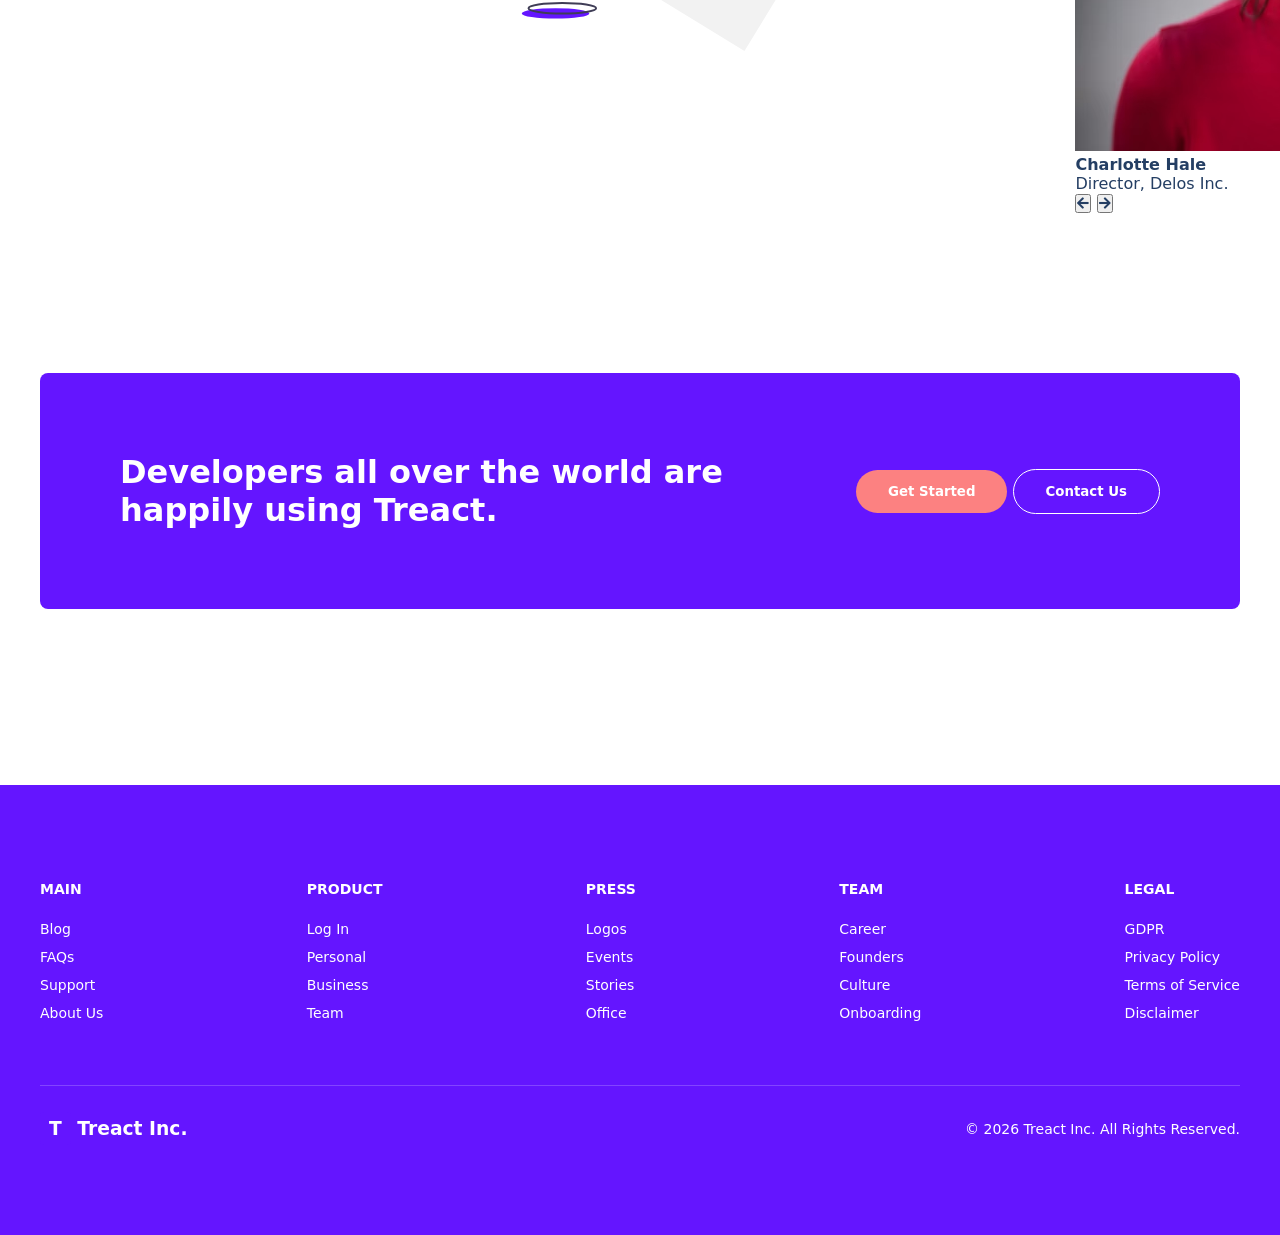
==== commit daea7440: "Update index.html" ====
--- a/index.html
+++ b/index.html
@@ -1,14 +1,14 @@
 <!DOCTYPE html>
-<html lang="en"> 
-  <head> 
-    <meta charset="UTF-8">
-    <meta http-equiv="X-UA-Compatible" content="IE=edge">
-    <meta name="viewport" content="width=device-width, initial-scale=1.0">
-    <title>Treact - A React UI Library for Tailwind CSS</title>
-    <link rel="stylesheet" href="style.css">
-    <link rel="stylesheet" href="https://pro.fontawesome.com/releases/v5.10.0/css/all.css" integrity="sha384-AYmEC3Yw5cVb3ZcuHtOA93w35dYTsvhLPVnYs9eStHfGJvOvKxVfELGroGkvsg+p" crossorigin="anonymous" /> 
-    <script src="script.js"></script>
-  </head>
+ <html lang="en">
+   <head>
+     <meta charset="UTF-8">
+     <meta http-equiv="X-UA-Compatible" content="IE=edge">
+     <meta name="viewport" content="width=device-width, initial-scale=1.0">
+     <title>Treact - A React UI Library for Tailwind CSS</title>
+     <link rel="stylesheet" href="styles.css">
+     <link rel="stylesheet" href="https://pro.fontawesome.com/releases/v5.10.0/css/all.css" integrity="sha384-AYmEC3Yw5cVb3ZcuHtOA93w35dYTsvhLPVnYs9eStHfGJvOvKxVfELGroGkvsg+p" crossorigin="anonymous" />
+     <script src="script.js"></script>
+   </head>
 
 <body>
   <section id="landing">
@@ -127,6 +127,73 @@
       </div>
     </section>
 
+    <section id="values">
+  <div class="container">
+    <div class="row">
+
+      <div class="values__description">
+        <h5 class="section__tag">VALUES</h5>
+
+        <h2>
+          We Always Abide by
+          Our <span class="purple">Principles.</span>
+        </h2>
+
+        <p class="values__para">
+          Lorem ipsum dolor sit amet, consectetur adipiscing elit,
+          sed do eiusmod tempor incididunt ut labore et dolore magna
+          aliqua. Ut enim ad minim veniam, quis nostrud exercitation
+          ullamco laboris nisi ut aliquip ex ea commodo consequat.
+        </p>
+
+        <div class="value__list">
+
+          <div class="value">
+            <div class="value__title">
+              <div class="value__icon value__icon--green">
+                <i class="fas fa-dollar-sign"></i>
+              </div>
+
+              <h3>Affordable</h3>
+            </div>
+
+            <p>
+              We promise to offer you the best rate we can –
+              at par with the industry standard.
+            </p>
+          </div>
+
+          <div class="value">
+            <div class="value__title">
+              <div class="value__icon value__icon--red">
+                <i class="fas fa-briefcase"></i>
+              </div>
+
+              <h3>Professionalism</h3>
+            </div>
+
+            <p>
+              We assure you that our templates are designed and
+              created by professional designers.
+            </p>
+          </div>
+
+        </div>
+
+        <button class="btn">
+          Learn More
+        </button>
+
+      </div>
+
+      <figure class="values__img">
+        <img src="./assets/prototype-illustration.21bc4b3f612a2f257c3d361067582485.svg" alt="">
+      </figure>
+
+    </div>
+  </div>
+</section>
+
     <section id="pricing">
       <div class="container">
         <div class="row">
@@ -198,6 +265,86 @@
         </div>
       </div>
     </section>
+
+    <section id="testimonials">
+  <div class="container">
+    <div class="row">
+
+      <figure class="testimonials__img">
+        <img src="assets/love-illustration.c759090fa833369ad6ffb6eb19cacb3e.svg" alt="">
+      </figure>
+
+      <div class="testimonials__description">
+
+        <h5 class="section__tag">TESTIMONIALS</h5>
+
+        <h2>
+          Our Clients
+          <span class="purple">Love Us.</span>
+        </h2>
+
+        <p class="testimonials__para">
+          Lorem ipsum dolor sit amet, consectetur adipiscing elit,
+          sed do eiusmod tempor incididunt ut labore et dolore magna
+          aliqua enim ad minim veniam.
+        </p>
+
+        <div class="testimonial">
+
+          <div class="testimonial__stars">
+            <i class="fas fa-star"></i>
+            <i class="fas fa-star"></i>
+            <i class="fas fa-star"></i>
+            <i class="fas fa-star"></i>
+            <i class="fas fa-star"></i>
+          </div>
+
+          <h3>Amazing User Experience</h3>
+
+          <p class="testimonial__review">
+            Duis aute irure dolor in reprehenderit in voluptate velit
+            esse cillum dolore eu fugiat nulla pariatur. Excepteur sint
+            occaecat cupidatat non proident, sunt in culpa qui officia.
+            Lorem ipsum dolor sit amet, consectetur adipiscing elit.
+          </p>
+
+          <div class="testimonial__bottom">
+
+            <div class="testimonial__profile">
+
+              <img
+                src="./assets/photo-1494790108377-be9c29b29330.avif"
+                alt=""
+              >
+
+              <div>
+                <h4>Charlotte Hale</h4>
+                <p>Director, Delos Inc.</p>
+              </div>
+
+            </div>
+
+            <div class="testimonial__buttons">
+
+              <button class="testimonial__button">
+                <i class="fas fa-arrow-left"></i>
+              </button>
+
+              <button class="testimonial__button">
+                <i class="fas fa-arrow-right"></i>
+              </button>
+
+            </div>
+
+          </div>
+
+        </div>
+
+      </div>
+
+    </div>
+  </div>
+</section>
 
     <section id="start">
       <div class="container">
--- a/styles.css
+++ b/styles.css
@@ -0,0 +1,760 @@
+@import url('https://fonts.googleapis.com/css2?family=Inter:wght@100;200;300;400;500;600;700;800;900&display=swap');
+
+* {
+    margin: 0;
+    padding: 0;
+    box-sizing: border-box;
+    font-family: 'Inter', system-ui;
+    color: #243e63;
+}
+
+html {
+    scroll-behavior: smooth;
+}
+
+body {
+    max-width: 100vw;
+    overflow-x: hidden;
+}
+
+.row {
+    width: 100%;
+    max-width: 1200px;
+    margin: 0 auto;
+}
+
+.row__narrow {
+    width: 100%;
+    max-width: 1024px;
+    margin: 0 auto;
+}
+
+.container {
+    padding: 96px 0;
+}
+
+.purple {
+    color: #6415ff;
+}
+
+section {
+    padding: 0 32px;
+}
+
+main {
+    margin-bottom: 96px;
+}
+
+.logo {
+  display: flex;
+  align-items: center;
+  gap: 10px;
+  color: #243e63;
+  font-size: 22px;
+}
+
+.logo-box {
+  background: #6415ff;
+  color: white;
+  font-weight: 700;
+  padding: 6px 9px;
+  border-radius: 4px;
+}
+
+.links {
+  display: flex;
+  align-items: center;
+  gap: 32px;
+}
+
+.links a {
+  color: #243e63;
+  font-size: 14px;
+  font-weight: 600;
+  text-decoration: none;
+}
+
+.links button {
+  background: #6415ff;
+  color: white;
+  border: none;
+  padding: 12px 28px;
+  border-radius: 999px;
+  font-weight: 700;
+  transition: all 300ms ease;
+}
+
+.links button:hover {
+  background: #4b0db8;
+  transition: all 300ms ease;
+}
+
+
+
+/* 
+
+NAVBAR ↓
+
+*/
+
+
+.nav {
+    display: flex;
+    justify-content: space-between;
+    align-items: center;
+}
+
+.nav__row {
+  height: 72px;
+  display: flex;
+  align-items: center;
+  justify-content: space-between;
+}
+
+.nav__logo {
+    display: flex;
+    align-items: center;
+    gap: 12px;
+
+    font-size: 24px;
+    font-weight: 900;
+}
+
+.btn__menu {
+    display: none;
+    background: transparent;
+    border: none;
+    transition: all 300ms ease;
+}
+
+.btn__menu--svg:hover {
+    filter: invert(26%) sepia(94%) saturate(7476%) hue-rotate(261deg) brightness(94%) contrast(115%);
+}
+
+.modal {
+    position: fixed;
+    top: 0;
+    left: 0;
+    right: 0;
+    height: 378px;
+    margin: 24px 16px;
+    padding: 32px;
+    background-color: #fff;
+    border: 1px solid rgb(229, 231, 235);
+    border-radius: 8px;
+    z-index: 4;
+    visibility: hidden;
+    opacity: 0;
+    transform: translateX(300%);
+    transition: all 300ms ease;
+}
+
+.modal__links {
+    width: 100%;
+    height: 100%;
+    display: flex;
+    flex-direction: column;
+    align-items: center;
+}
+
+.modal__link {
+    color: #1a202c;
+    font-size: 18px;
+    font-weight: 600;
+    line-height: 1.5;
+    margin: 8px 0;
+    padding-bottom: 4px;
+    border-bottom: 2px solid transparent;
+}
+
+.modal__link--primary {
+    color: #f7fafc;
+    padding: 12px 32px;
+    background: #6415ff;
+    border-radius: 500px;
+    border: none;
+}
+
+.modal__link--primary:hover {
+    background: #4b0db8;
+    transition: all 300ms ease;
+}
+
+.menu--open .modal {
+    visibility: visible;
+    opacity: 1;
+    transform: translateX(0);
+}
+
+.btn__menu--close {
+    position: fixed;
+    top: 24px;
+    right: 18px;
+}
+
+
+/* 
+
+HEADER / ABOUT US ↓
+
+*/
+
+
+header .row {
+  display: flex;
+  align-items: center;
+}
+
+.header__description {
+  width: 40%;
+}
+
+.header__description h1,
+.section__text h2,
+#features h2,
+#pricing h2 {
+  font-size: 48px;
+  line-height: 1.2;
+  font-weight: 900;
+}
+
+.header__description p,
+.section__text p,
+.section__para,
+.service p,
+.step p {
+  color: #7c8ba1;
+  line-height: 1.6;
+}
+
+.header__companies {
+  margin: 48px 0;
+}
+
+.header__companies img {
+    width: 100%;
+    max-width: 400px;
+    opacity: 0.5;
+}
+
+.header__email {
+  position: relative;
+  max-width: 450px;
+  margin: 32px 0;
+}
+
+.header__email input {
+  width: 100%;
+  padding: 20px 180px 20px 28px;
+  border: 2px solid #e5e7eb;
+  border-radius: 999px;
+}
+
+.header__email button {
+  position: absolute;
+  right: 6px;
+  top: 6px;
+  bottom: 6px;
+  padding: 0 32px;
+  border: none;
+  border-radius: 999px;
+  background: #6415ff;
+  color: white;
+  font-weight: 700;
+  transition: all 300ms ease;
+}
+
+.header__email button:hover {
+  background: #4b0db8;
+  transition: all 300ms ease;
+}
+
+.header__img--wrapper {
+  width: 60%;
+}
+
+.header__img--wrapper img,
+.section__img img {
+  width: 100%;
+}
+
+/* SERVICES */
+
+.service {
+    display: flex;
+    width: calc(100%/3);
+    gap: 16px;
+}
+
+.services {
+    display: flex;
+    flex-wrap: wrap;
+    margin-top: 48px;
+    row-gap: 32px;
+}
+
+.container {
+    padding: 80px 0;
+}
+
+.row {
+    width: 100%;
+    max-width: 1200px;
+    margin: 0 auto;
+}
+
+.service__description {
+    display: flex;
+    flex-direction: column;
+    margin-left: 16px;
+}
+
+.service i{
+    font-size: 32px;
+    color: #6415ff;
+    margin-bottom: 16px;
+    width: 48px;
+    height: 48px;
+    display: flex;
+    align-items: center;
+    justify-content: center;
+    border: 1px solid #dbdbdb;
+    border-radius: 50%;
+    flex: 0 0 48px;
+    flex-shrink: 0;
+    padding: 24px;
+    gap: 16px;
+}
+
+
+
+/* 
+
+FEATURES ↓
+
+*/
+
+
+#features {
+    position: relative;
+}
+
+#features .row__narrow {
+    display: flex;
+    flex-direction: column;
+    align-items: center;
+}
+
+
+/* 
+
+QUALITY WORK ↓
+
+*/
+
+
+#quality .row {
+    display: flex;
+    justify-content: space-between;
+    align-items: center;
+}
+
+#quality h2 {
+    margin-top: 16px;
+}
+
+.btn {
+    background-color: #6415ff;
+    color: white;
+    margin-top: 32px;
+    border: none;
+    border-radius: 9999px;
+    padding: 12px 32px;
+    font-size: 14px;
+    font-weight: 700;
+    cursor: pointer;
+    transition: all 300ms ease;
+}
+
+.btn:hover {
+    background-color: #4b0db8;
+    transition: all 300ms ease;
+}
+
+
+/* 
+
+STEPS ↓
+
+*/
+
+
+#steps .row {
+    display: flex;
+    justify-content: space-between;
+    align-items: center;
+}
+
+.step h3 {
+    display: flex;
+    flex-direction: column;
+    font-size: 24px;
+    font-weight: 700;
+}
+
+
+/* 
+
+VALUES ↓
+
+*/
+
+#values .row {
+    display: flex;
+    justify-content: space-between;
+    align-items: center;
+}
+
+
+/*
+
+PRICING ↓
+
+*/
+
+
+#pricing .row {
+    display: flex;
+    flex-direction: column;
+    align-items: center;
+}
+
+.plans {
+    display: flex;
+    gap: 32px;
+    margin-top: 64px;
+    width: 100%;
+    justify-content: center;
+}
+
+.plan {
+    width: calc(100% / 3);
+    max-width: 320px;
+
+    border: 1px solid #e5e7eb;
+    border-radius: 8px;
+    padding: 40px 32px;
+    text-align: center;
+}
+
+.plan h3 {
+    font-size: 14px;
+    font-weight: 800;
+}
+
+.plan h4 {
+    font-size: 40px;
+    font-weight: 800;
+    margin: 16px 0;
+}
+
+.plan p {
+    color: #a0aec0;
+    font-size: 12px;
+    font-weight: 700;
+}
+
+.plan--featured {
+    background: linear-gradient(135deg, #4c51bf, #667eea);
+}
+
+.plan--featured h3,
+.plan--featured h4,
+.plan--featured p {
+    color: white;
+}
+
+.plan .btn {
+    margin-top: 32px;
+    padding: 14px 36px;
+    font-size: 12px;
+}
+
+.plan {
+    padding: 0;
+    overflow: hidden;
+}
+
+.plan__top {
+    padding: 32px;
+}
+
+.plan__top p {
+    margin-top: 8px;
+}
+
+.plan__middle {
+    padding: 32px;
+    border-top: 1px solid #e5e7eb;
+    border-bottom: 1px solid #e5e7eb;
+}
+
+.plan__middle p {
+    gap: 8px;
+}
+
+.plan__bottom {
+    padding: 32px;
+}
+
+.plan:first-child {
+    border-top: 8px solid #38b2ac;
+}
+
+.plan:last-child {
+    border-top: 8px solid #fc8181;
+}
+
+.plan:first-child .btn {
+    background: linear-gradient(135deg, #38b2ac, #4fd1c5);
+}
+
+.plan--featured .btn {
+    background: white;
+    color: #6415ff;
+}
+
+.plan:last-child .btn {
+    background: linear-gradient(135deg, #fc8181, #bb1c1c);
+}
+
+
+
+/* 
+
+TESTIMONIALS ↓
+
+*/
+
+
+#testimonials .row {
+    display: flex;
+}
+
+
+/* 
+
+START / CALL TO ACTION ↓
+
+*/
+
+
+
+#start .row {
+    display: flex;
+    justify-content: space-between;
+    align-items: center;
+}
+
+.start__row {
+    background: #6415ff;
+    border-radius: 8px;
+    padding: 80px;
+    display: flex;
+    justify-content: space-between;
+    align-items: center;
+}
+
+.row {
+    width: 100%;
+    max-width: 1200px;
+    margin: 0 auto;
+}
+
+.start__title {
+    color: white;
+    font-size: 32px;
+    font-weight: 900;
+    width: 60%;
+}
+
+.start__buttons {
+    display: flex;
+    gap: 24px;
+    flex-shrink: 0;
+}
+
+.start__btn {
+    background: #fc8181;
+    color: white;
+    border: none;
+    padding: 14px 32px;
+    border-radius: 9999px;
+    font-weight: 700;
+    transition: all 300ms ease;
+}
+
+.start__btn.start__btn--outline {
+    background: transparent;
+    border: 1px solid white;
+    color: white;
+}
+
+.start__btn:hover {
+    background: #f56565;
+    transition: all 300ms ease;
+}
+
+
+/* 
+
+FOOTER ↓
+
+*/
+
+
+footer {
+    padding: 96px 32px;
+    background-color: rgb(100, 21, 255);
+    margin-bottom: -32px;
+    position: relative;
+    overflow: hidden;
+}
+
+.footer .row {
+    display: flex;
+    justify-content: space-between;
+    align-items: center;
+}
+
+.footer__columns {
+    display: flex;
+    justify-content: space-between;
+}
+
+.footer__columns div {
+    display: flex;
+    flex-direction: column;
+    gap: 12px;
+}
+
+.footer__columns h4 {
+    color: white;
+    font-size: 14px;
+    font-weight: 800;
+    margin-bottom: 12px;
+}
+
+.footer__columns a {
+    color: white;
+    font-size: 14px;
+    font-weight: 500;
+    cursor: pointer;
+}
+
+.footer__bottom {
+    margin-top: 64px;
+    padding-top: 32px;
+    border-top: 1px solid rgba(255, 255, 255, 0.2);
+
+    display: flex;
+    justify-content: space-between;
+    align-items: center;
+}
+
+.footer__logo,
+.footer__copyright,
+.footer__socials i {
+    color: white;
+}
+
+.footer__logo {
+    font-size: 20px;
+    font-weight: 800;
+}
+
+.footer__socials {
+    display: flex;
+    gap: 16px;
+}
+
+.footer__socials h4 {
+    width: 32px;
+    height: 32px;
+    background: white;
+    color: #6415ff;
+    border-radius: 50%;
+    display: flex;
+    align-items: center;
+    justify-content: center;
+}
+
+.footer__bottom h3 {
+    color: white;
+}
+
+.footer__bottom p {
+    color: white;
+    font-size: 14px;
+    font-weight: 500;
+    display: flex;
+    align-items: center;
+    gap: 8px;
+    justify-content: center;
+    text-align: center;
+}
+
+/* 
+
+MOBILE RESPONSIVENESS ↓
+
+*/
+
+
+@media(max-width: 1280px) {
+    header .row {
+        align-items: flex-end;
+    }
+}
+
+@media (max-width: 1024px) {
+
+    .btn__menu {
+        display: block;
+    }
+    header .row {
+        flex-direction: column;
+        align-items: center;
+    }
+    footer {
+        padding: 80px 32px;
+    }
+}
+
+@media(max-width: 768px) {
+    #quality .row,
+    #values .row {
+        flex-direction: column-reverse;
+    }
+    #steps .row,
+    #testimonials .row {
+        flex-direction: column;
+        align-items: center;
+    }
+    #pricing .row {
+        margin-top: 40px;
+    }
+}
+
+@media(max-width: 640px) {
+    .container {
+        padding: 80px 0;
+    }
+    .nav__logo {
+        margin: 8px 0;
+        padding-bottom: 4px;
+    }
+    main {
+        margin-bottom: 80px;
+    }
+}
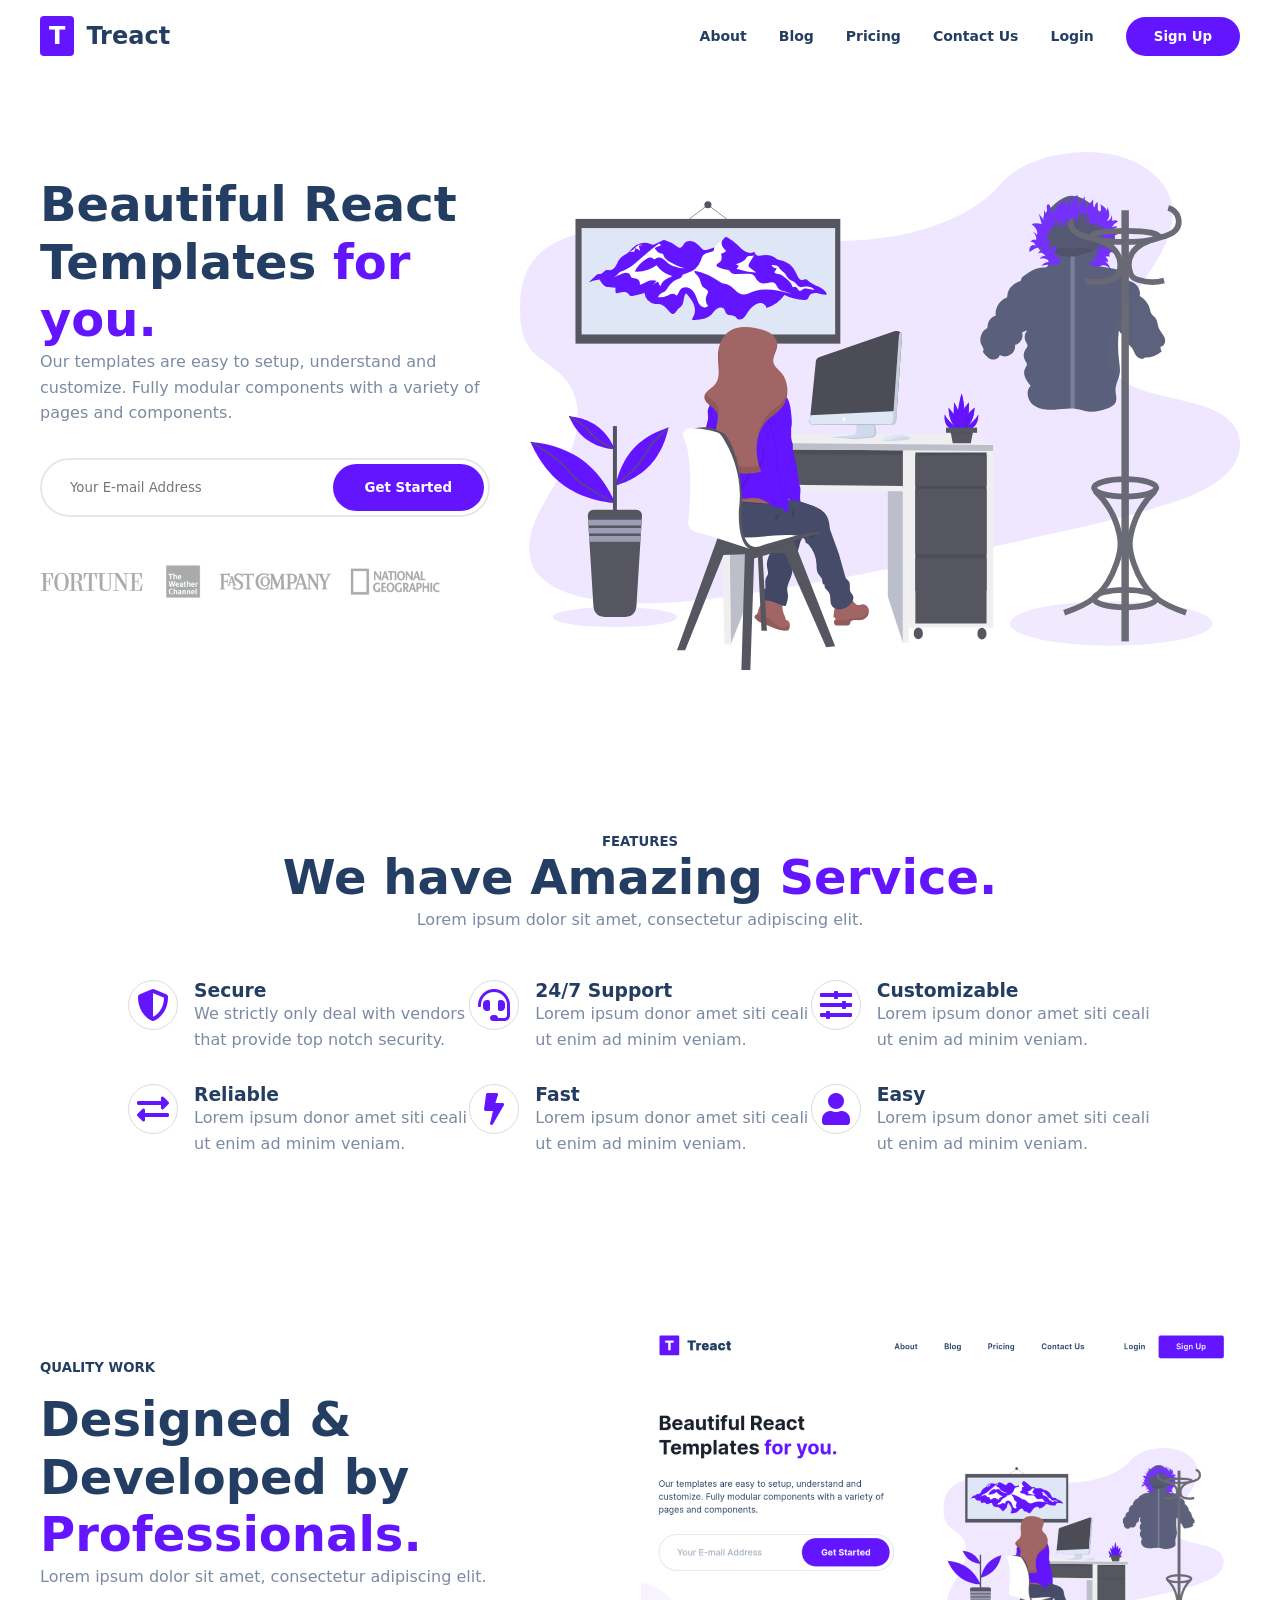
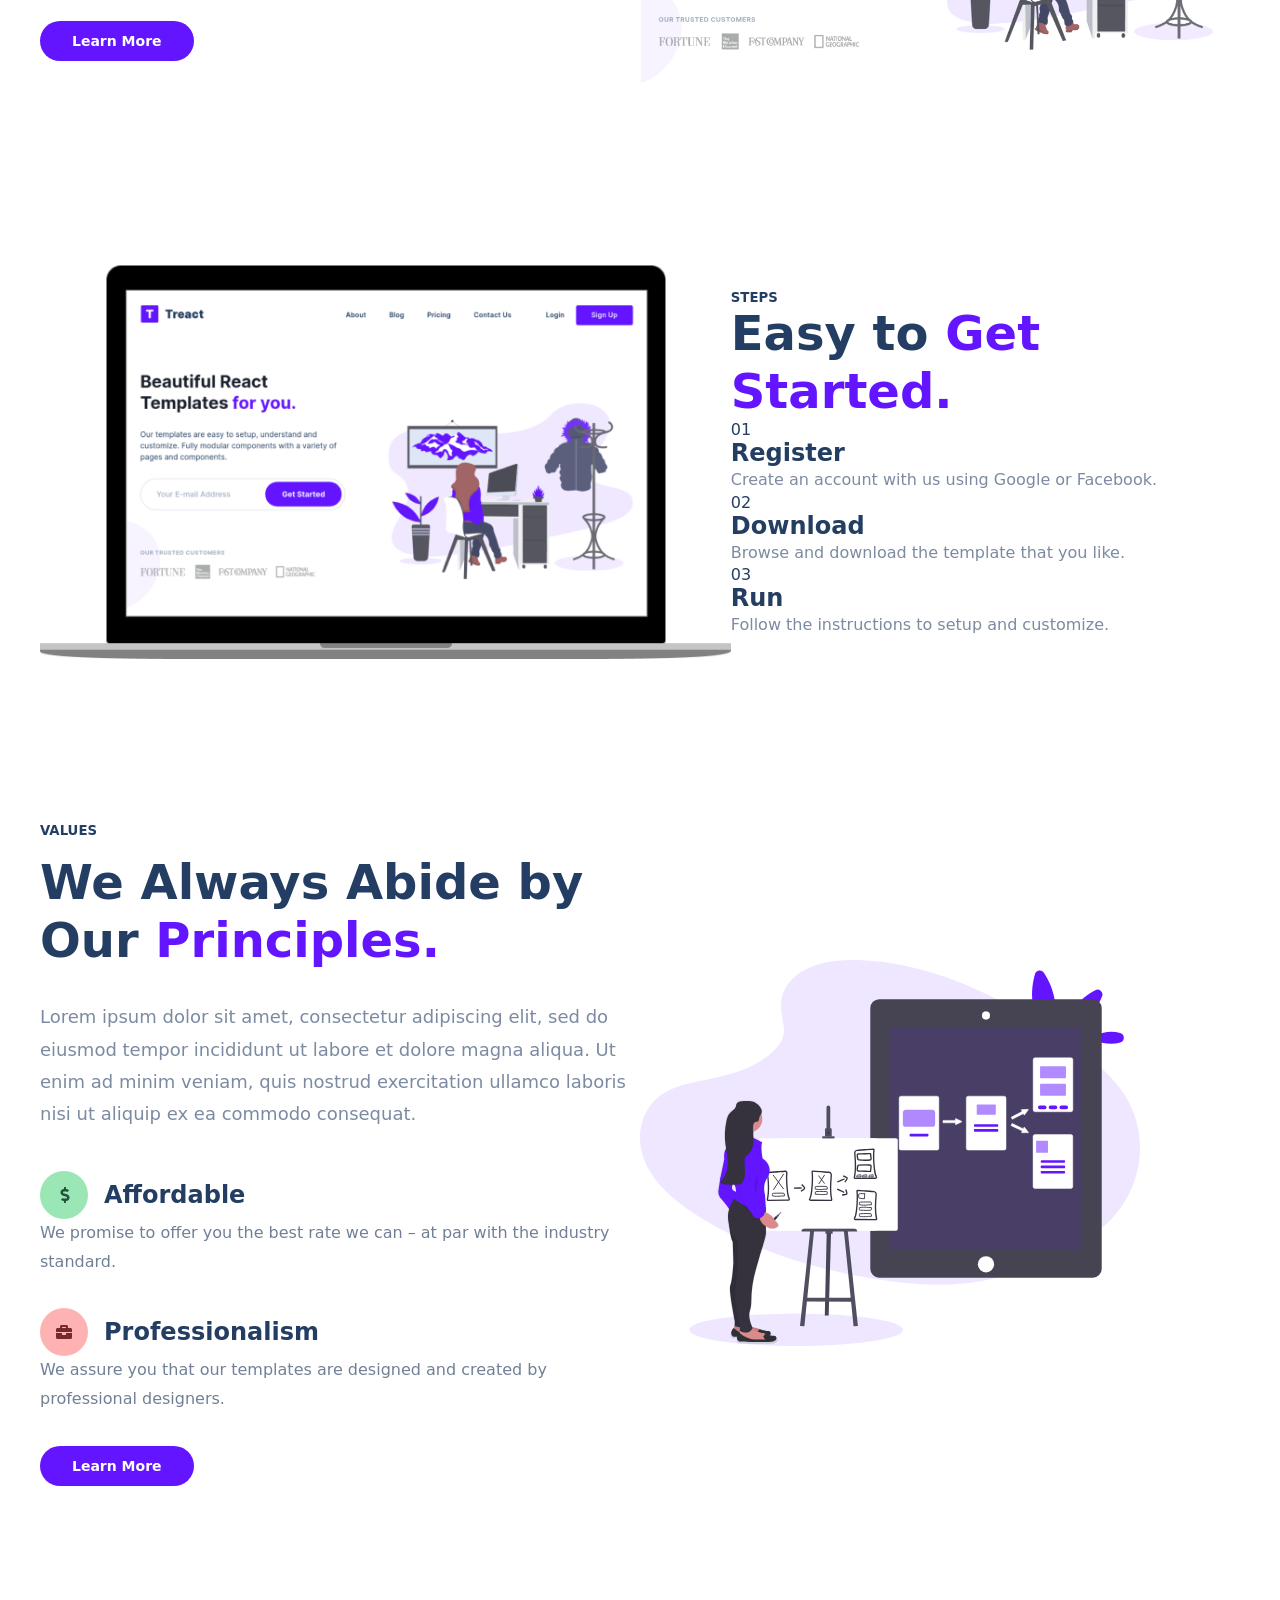
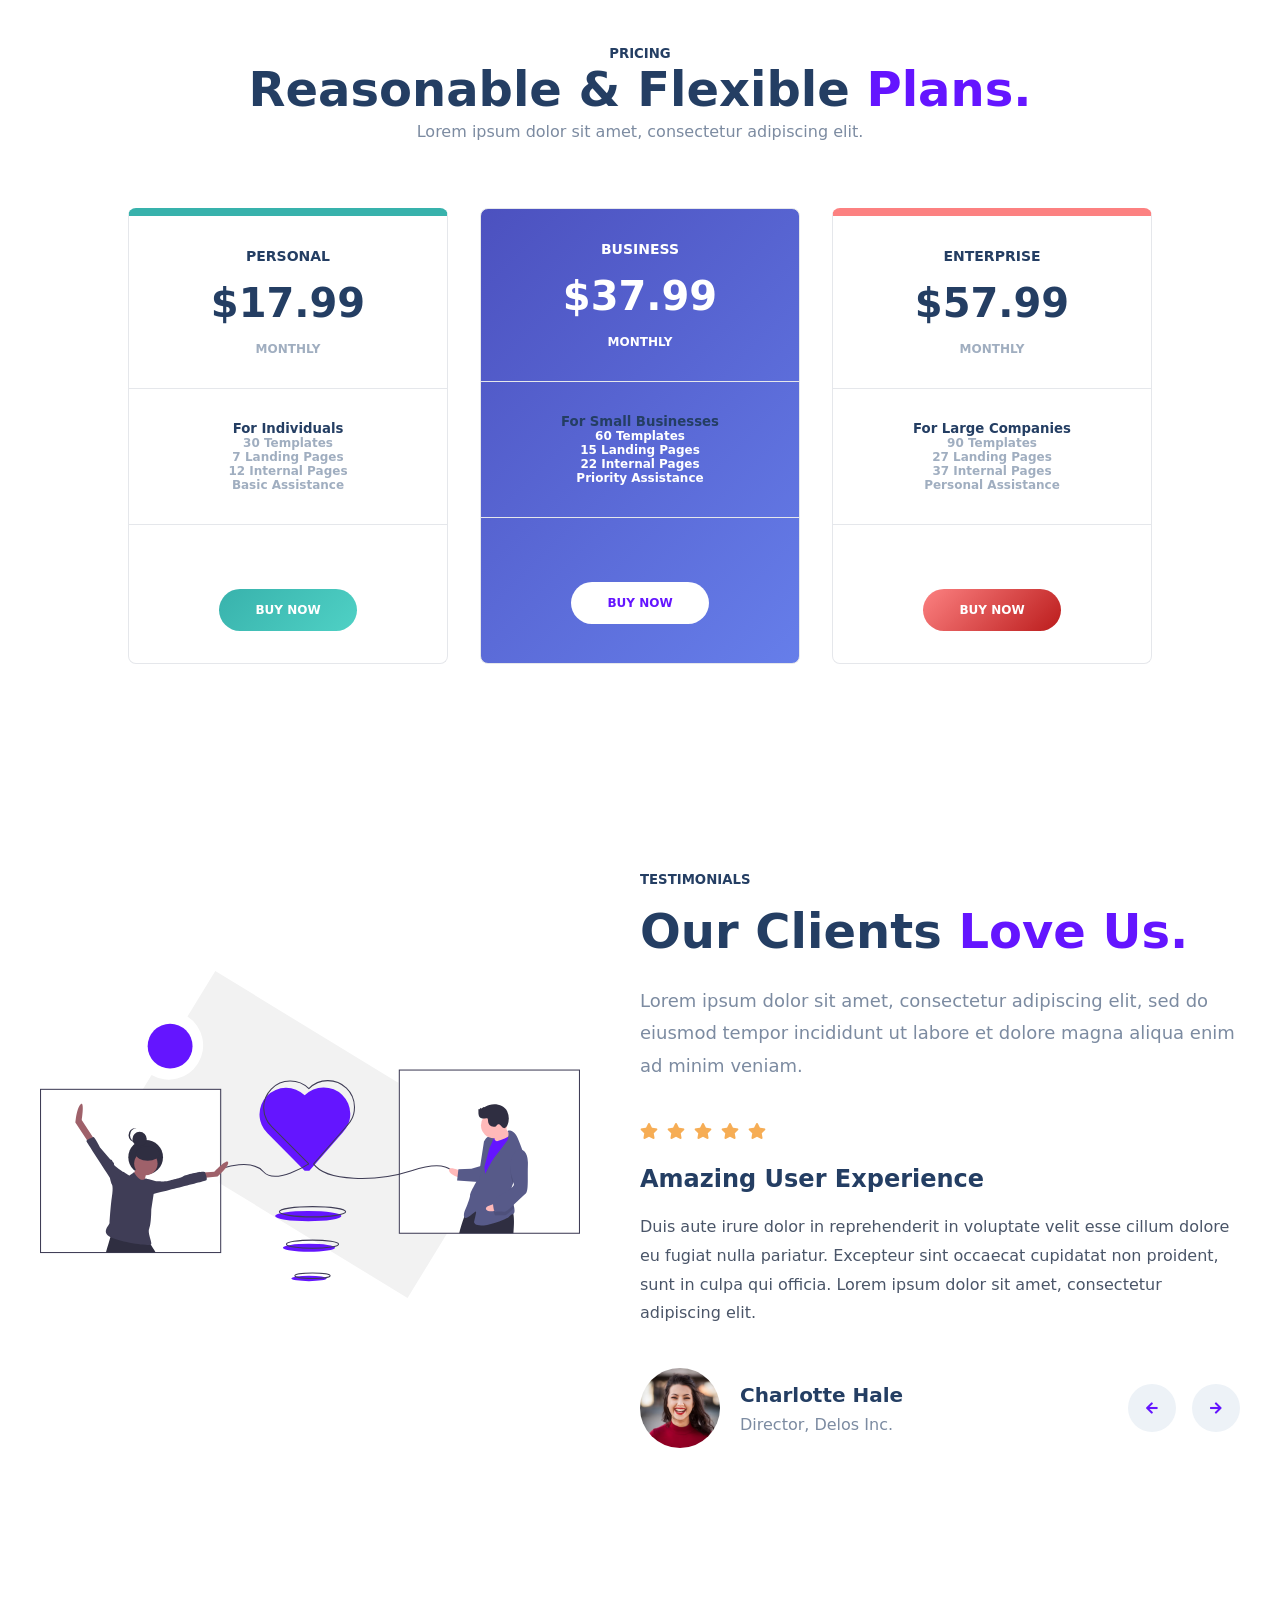
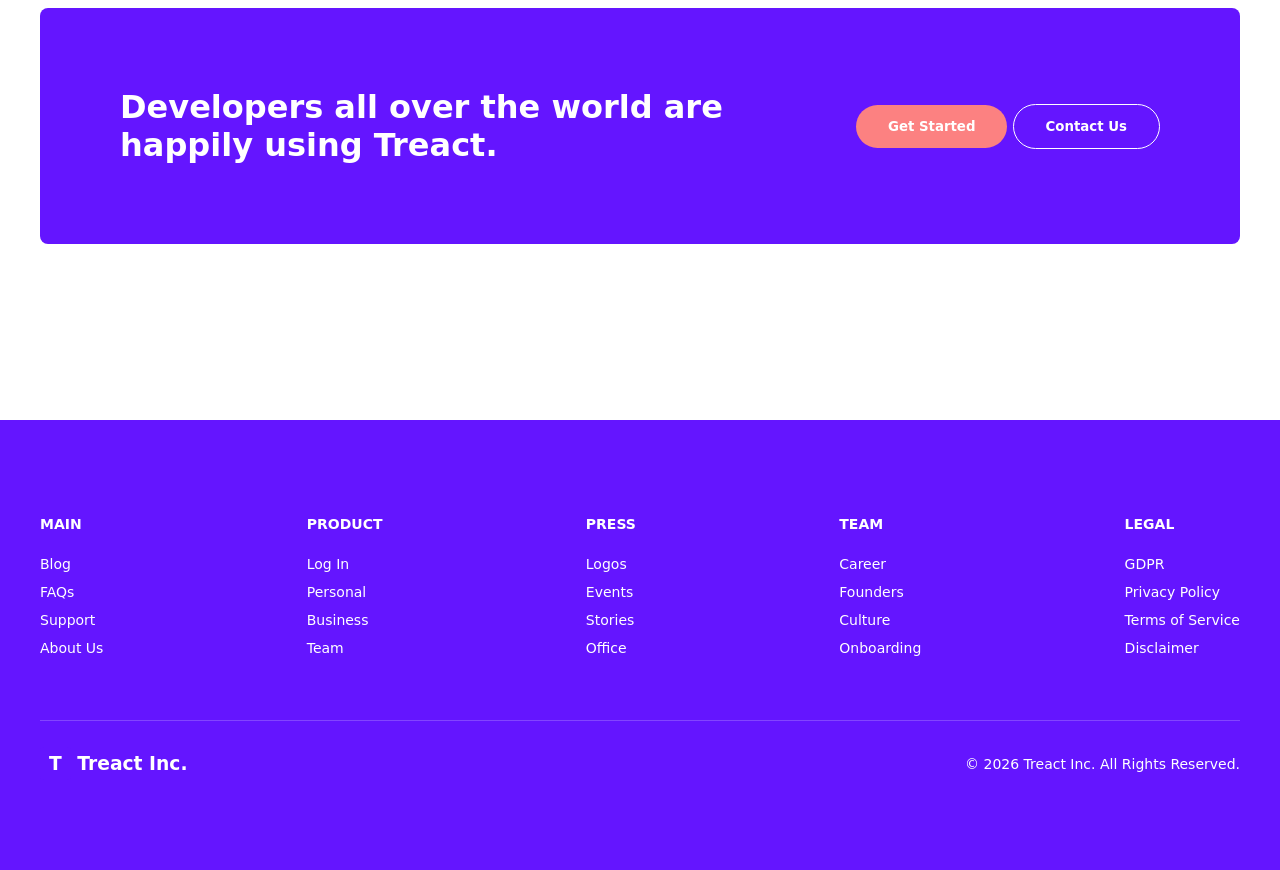
==== commit 593fb41c: "Update index.html" ====
--- a/index.html
+++ b/index.html
@@ -5,7 +5,7 @@
      <meta http-equiv="X-UA-Compatible" content="IE=edge">
      <meta name="viewport" content="width=device-width, initial-scale=1.0">
      <title>Treact - A React UI Library for Tailwind CSS</title>
-     <link rel="stylesheet" href="styles.css">
+     <link rel="stylesheet" href="style.css">
      <link rel="stylesheet" href="https://pro.fontawesome.com/releases/v5.10.0/css/all.css" integrity="sha384-AYmEC3Yw5cVb3ZcuHtOA93w35dYTsvhLPVnYs9eStHfGJvOvKxVfELGroGkvsg+p" crossorigin="anonymous" />
      <script src="script.js"></script>
    </head>
--- a/style.css
+++ b/style.css
@@ -0,0 +1,976 @@
+@import url('https://fonts.googleapis.com/css2?family=Inter:wght@100;200;300;400;500;600;700;800;900&display=swap');
+
+* {
+    margin: 0;
+    padding: 0;
+    box-sizing: border-box;
+    font-family: 'Inter', system-ui;
+    color: #243e63;
+}
+
+html {
+    scroll-behavior: smooth;
+}
+
+body {
+    max-width: 100vw;
+    overflow-x: hidden;
+}
+
+.row {
+    width: 100%;
+    max-width: 1200px;
+    margin: 0 auto;
+}
+
+.row__narrow {
+    width: 100%;
+    max-width: 1024px;
+    margin: 0 auto;
+}
+
+.container {
+    padding: 96px 0;
+}
+
+.purple {
+    color: #6415ff;
+}
+
+section {
+    padding: 0 32px;
+}
+
+main {
+    margin-bottom: 96px;
+}
+
+.logo {
+  display: flex;
+  align-items: center;
+  gap: 10px;
+  color: #243e63;
+  font-size: 22px;
+}
+
+.logo-box {
+  background: #6415ff;
+  color: white;
+  font-weight: 700;
+  padding: 6px 9px;
+  border-radius: 4px;
+}
+
+.links {
+  display: flex;
+  align-items: center;
+  gap: 32px;
+}
+
+.links a {
+  color: #243e63;
+  font-size: 14px;
+  font-weight: 600;
+  text-decoration: none;
+}
+
+.links button {
+  background: #6415ff;
+  color: white;
+  border: none;
+  padding: 12px 28px;
+  border-radius: 999px;
+  font-weight: 700;
+  transition: all 300ms ease;
+}
+
+.links button:hover {
+  background: #4b0db8;
+  transition: all 300ms ease;
+}
+
+
+
+/* 
+
+NAVBAR ↓
+
+*/
+
+
+.nav {
+    display: flex;
+    justify-content: space-between;
+    align-items: center;
+}
+
+.nav__row {
+  height: 72px;
+  display: flex;
+  align-items: center;
+  justify-content: space-between;
+}
+
+.nav__logo {
+    display: flex;
+    align-items: center;
+    gap: 12px;
+
+    font-size: 24px;
+    font-weight: 900;
+}
+
+.btn__menu {
+    display: none;
+    background: transparent;
+    border: none;
+    transition: all 300ms ease;
+}
+
+.btn__menu--svg:hover {
+    filter: invert(26%) sepia(94%) saturate(7476%) hue-rotate(261deg) brightness(94%) contrast(115%);
+}
+
+.modal {
+    position: fixed;
+    top: 0;
+    left: 0;
+    right: 0;
+    height: 378px;
+    margin: 24px 16px;
+    padding: 32px;
+    background-color: #fff;
+    border: 1px solid rgb(229, 231, 235);
+    border-radius: 8px;
+    z-index: 4;
+    visibility: hidden;
+    opacity: 0;
+    transform: translateX(300%);
+    transition: all 300ms ease;
+}
+
+.modal__links {
+    width: 100%;
+    height: 100%;
+    display: flex;
+    flex-direction: column;
+    align-items: center;
+}
+
+.modal__link {
+    color: #1a202c;
+    font-size: 18px;
+    font-weight: 600;
+    line-height: 1.5;
+    margin: 8px 0;
+    padding-bottom: 4px;
+    border-bottom: 2px solid transparent;
+}
+
+.modal__link--primary {
+    color: #f7fafc;
+    padding: 12px 32px;
+    background: #6415ff;
+    border-radius: 500px;
+    border: none;
+}
+
+.modal__link--primary:hover {
+    background: #4b0db8;
+    transition: all 300ms ease;
+}
+
+.menu--open .modal {
+    visibility: visible;
+    opacity: 1;
+    transform: translateX(0);
+}
+
+.btn__menu--close {
+    position: fixed;
+    top: 24px;
+    right: 18px;
+}
+
+
+/* 
+
+HEADER / ABOUT US ↓
+
+*/
+
+
+header .row {
+  display: flex;
+  align-items: center;
+}
+
+.header__description {
+  width: 40%;
+}
+
+.header__description h1,
+.section__text h2,
+#features h2,
+#pricing h2 {
+  font-size: 48px;
+  line-height: 1.2;
+  font-weight: 900;
+}
+
+.header__description p,
+.section__text p,
+.section__para,
+.service p,
+.step p {
+  color: #7c8ba1;
+  line-height: 1.6;
+}
+
+.header__companies {
+  margin: 48px 0;
+}
+
+.header__companies img {
+    width: 100%;
+    max-width: 400px;
+    opacity: 0.5;
+}
+
+.header__email {
+  position: relative;
+  max-width: 450px;
+  margin: 32px 0;
+}
+
+.header__email input {
+  width: 100%;
+  padding: 20px 180px 20px 28px;
+  border: 2px solid #e5e7eb;
+  border-radius: 999px;
+}
+
+.header__email button {
+  position: absolute;
+  right: 6px;
+  top: 6px;
+  bottom: 6px;
+  padding: 0 32px;
+  border: none;
+  border-radius: 999px;
+  background: #6415ff;
+  color: white;
+  font-weight: 700;
+  transition: all 300ms ease;
+}
+
+.header__email button:hover {
+  background: #4b0db8;
+  transition: all 300ms ease;
+}
+
+.header__img--wrapper {
+  width: 60%;
+}
+
+.header__img--wrapper img,
+.section__img img {
+  width: 100%;
+}
+
+/* SERVICES */
+
+.service {
+    display: flex;
+    width: calc(100%/3);
+    gap: 16px;
+}
+
+.services {
+    display: flex;
+    flex-wrap: wrap;
+    margin-top: 48px;
+    row-gap: 32px;
+}
+
+.container {
+    padding: 80px 0;
+}
+
+.row {
+    width: 100%;
+    max-width: 1200px;
+    margin: 0 auto;
+}
+
+.service__description {
+    display: flex;
+    flex-direction: column;
+    margin-left: 16px;
+}
+
+.service i{
+    font-size: 32px;
+    color: #6415ff;
+    margin-bottom: 16px;
+    width: 48px;
+    height: 48px;
+    display: flex;
+    align-items: center;
+    justify-content: center;
+    border: 1px solid #dbdbdb;
+    border-radius: 50%;
+    flex: 0 0 48px;
+    flex-shrink: 0;
+    padding: 24px;
+    gap: 16px;
+}
+
+
+
+/* 
+
+FEATURES ↓
+
+*/
+
+
+#features {
+    position: relative;
+}
+
+#features .row__narrow {
+    display: flex;
+    flex-direction: column;
+    align-items: center;
+}
+
+
+/* 
+
+QUALITY WORK ↓
+
+*/
+
+
+#quality .row {
+    display: flex;
+    justify-content: space-between;
+    align-items: center;
+}
+
+#quality h2 {
+    margin-top: 16px;
+}
+
+.btn {
+    background-color: #6415ff;
+    color: white;
+    margin-top: 32px;
+    border: none;
+    border-radius: 9999px;
+    padding: 12px 32px;
+    font-size: 14px;
+    font-weight: 700;
+    cursor: pointer;
+    transition: all 300ms ease;
+}
+
+.btn:hover {
+    background-color: #4b0db8;
+    transition: all 300ms ease;
+}
+
+
+/* 
+
+STEPS ↓
+
+*/
+
+
+#steps .row {
+    display: flex;
+    justify-content: space-between;
+    align-items: center;
+}
+
+.step h3 {
+    display: flex;
+    flex-direction: column;
+    font-size: 24px;
+    font-weight: 700;
+}
+
+
+/* 
+
+VALUES ↓
+
+*/
+
+#values .row {
+    display: flex;
+    justify-content: space-between;
+    align-items: center;
+}
+
+#values .row {
+    display: flex;
+    justify-content: space-between;
+    align-items: center;
+}
+
+.values__description {
+    width: 50%;
+}
+
+.values__description h2 {
+    font-size: 48px;
+    line-height: 1.2;
+    font-weight: 900;
+    margin: 16px 0 32px;
+}
+
+.values__para {
+    font-size: 18px;
+    line-height: 1.8;
+    color: #7c8ba1;
+    margin-bottom: 40px;
+}
+
+.value__list {
+    display: flex;
+    gap: 32px;
+}
+
+.value {
+    width: 50%;
+}
+
+.value__title {
+    display: flex;
+    align-items: center;
+    gap: 16px;
+}
+
+.value__title h3 {
+    font-size: 24px;
+    font-weight: 700;
+    margin: 0;
+}
+
+.value__icon {
+    width: 48px;
+    height: 48px;
+    border-radius: 50%;
+    display: flex;
+    align-items: center;
+    justify-content: center;
+}
+
+.value__icon--green {
+    background: #9ae6b4;
+}
+
+.value__icon--green i {
+    color: #22543d;
+}
+
+.value__icon--red {
+    background: #feb2b2;
+}
+
+.value__icon--red i {
+    color: #742a2a;
+}
+
+.value p {
+    color: #718096;
+    line-height: 1.8;
+    font-size: 16px;
+}
+
+.values__img img {
+    width: 100%;
+    max-width: 500px;
+}
+
+/*
+
+PRICING ↓
+
+*/
+
+
+#pricing .row {
+    display: flex;
+    flex-direction: column;
+    align-items: center;
+}
+
+.plans {
+    display: flex;
+    gap: 32px;
+    margin-top: 64px;
+    width: 100%;
+    justify-content: center;
+}
+
+.plan {
+    width: calc(100% / 3);
+    max-width: 320px;
+
+    border: 1px solid #e5e7eb;
+    border-radius: 8px;
+    padding: 40px 32px;
+    text-align: center;
+}
+
+.plan h3 {
+    font-size: 14px;
+    font-weight: 800;
+}
+
+.plan h4 {
+    font-size: 40px;
+    font-weight: 800;
+    margin: 16px 0;
+}
+
+.plan p {
+    color: #a0aec0;
+    font-size: 12px;
+    font-weight: 700;
+}
+
+.plan--featured {
+    background: linear-gradient(135deg, #4c51bf, #667eea);
+}
+
+.plan--featured h3,
+.plan--featured h4,
+.plan--featured p {
+    color: white;
+}
+
+.plan .btn {
+    margin-top: 32px;
+    padding: 14px 36px;
+    font-size: 12px;
+}
+
+.plan {
+    padding: 0;
+    overflow: hidden;
+}
+
+.plan__top {
+    padding: 32px;
+}
+
+.plan__top p {
+    margin-top: 8px;
+}
+
+.plan__middle {
+    padding: 32px;
+    border-top: 1px solid #e5e7eb;
+    border-bottom: 1px solid #e5e7eb;
+}
+
+.plan__middle p {
+    gap: 8px;
+}
+
+.plan__bottom {
+    padding: 32px;
+}
+
+.plan:first-child {
+    border-top: 8px solid #38b2ac;
+}
+
+.plan:last-child {
+    border-top: 8px solid #fc8181;
+}
+
+.plan:first-child .btn {
+    background: linear-gradient(135deg, #38b2ac, #4fd1c5);
+}
+
+.plan:first-child .btn:hover {
+    background: linear-gradient(135deg, #319795, #38b2ac);
+    transition: all 300ms ease;
+}
+
+.plan--featured .btn {
+    background: white;
+    color: #6415ff;
+}
+
+.plan--featured .btn:hover {
+    background: #c3c3ca;
+    transition: all 300ms ease;
+}
+
+.plan:last-child .btn {
+    background: linear-gradient(135deg, #fc8181, #bb1c1c);
+}
+
+.plan:last-child .btn:hover {
+    background: linear-gradient(135deg, #e53e3e, #fc8181);
+    transition: all 300ms ease;
+}
+
+/* 
+
+TESTIMONIALS ↓
+
+*/
+
+
+#testimonials .row {
+    display: flex;
+}
+
+/* TESTIMONIALS */
+
+#testimonials .row {
+    display: flex;
+    justify-content: space-between;
+    align-items: center;
+}
+
+.testimonials__img {
+    width: 50%;
+}
+
+.testimonials__img img {
+    width: 100%;
+}
+
+.testimonials__description {
+    width: 50%;
+    padding-left: 64px;
+}
+
+.testimonials__description h2 {
+    font-size: 48px;
+    font-weight: 900;
+    line-height: 1.2;
+    margin: 16px 0 24px;
+}
+
+.testimonials__para {
+    color: #7c8ba1;
+    line-height: 1.8;
+    font-size: 18px;
+    margin-bottom: 40px;
+}
+
+.testimonial__stars {
+    margin-bottom: 24px;
+}
+
+.testimonial__stars i {
+    color: #f6ad55;
+    margin-right: 4px;
+}
+
+.testimonial h3 {
+    font-size: 24px;
+    font-weight: 700;
+    margin-bottom: 20px;
+}
+
+.testimonial__review {
+    color: #4a5568;
+    line-height: 1.8;
+    font-size: 16px;
+    margin-bottom: 40px;
+}
+
+.testimonial__bottom {
+    display: flex;
+    justify-content: space-between;
+    align-items: center;
+}
+
+.testimonial__profile {
+    display: flex;
+    align-items: center;
+}
+
+.testimonial__profile img {
+    width: 80px;
+    height: 80px;
+    border-radius: 50%;
+    object-fit: cover;
+}
+
+.testimonial__profile div {
+    margin-left: 20px;
+}
+
+.testimonial__profile h4 {
+    font-size: 20px;
+    font-weight: 700;
+}
+
+.testimonial__profile p {
+    color: #7c8ba1;
+    margin-top: 8px;
+}
+
+.testimonial__buttons {
+    display: flex;
+    gap: 16px;
+}
+
+.testimonial__button {
+    width: 48px;
+    height: 48px;
+
+    border: none;
+    border-radius: 50%;
+
+    background: #edf2f7;
+
+    cursor: pointer;
+}
+
+.testimonial__button i {
+    color: #6415ff;
+}
+
+
+/* 
+
+START / CALL TO ACTION ↓
+
+*/
+
+
+
+#start .row {
+    display: flex;
+    justify-content: space-between;
+    align-items: center;
+}
+
+.start__row {
+    background: #6415ff;
+    border-radius: 8px;
+    padding: 80px;
+    display: flex;
+    justify-content: space-between;
+    align-items: center;
+}
+
+.row {
+    width: 100%;
+    max-width: 1200px;
+    margin: 0 auto;
+}
+
+.start__title {
+    color: white;
+    font-size: 32px;
+    font-weight: 900;
+    width: 60%;
+}
+
+.start__buttons {
+    display: flex;
+    gap: 24px;
+    flex-shrink: 0;
+}
+
+.start__btn {
+    background: #fc8181;
+    color: white;
+    border: none;
+    padding: 14px 32px;
+    border-radius: 9999px;
+    font-weight: 700;
+    transition: all 300ms ease;
+}
+
+.start__btn.start__btn--outline {
+    background: transparent;
+    border: 1px solid white;
+    color: white;
+}
+
+.start__btn:hover {
+    background: #f56565;
+    transition: all 300ms ease;
+}
+
+
+/* 
+
+FOOTER ↓
+
+*/
+
+
+footer {
+    padding: 96px 32px;
+    background-color: rgb(100, 21, 255);
+    margin-bottom: -32px;
+    position: relative;
+    overflow: hidden;
+}
+
+.footer .row {
+    display: flex;
+    justify-content: space-between;
+    align-items: center;
+}
+
+.footer__columns {
+    display: flex;
+    justify-content: space-between;
+}
+
+.footer__columns div {
+    display: flex;
+    flex-direction: column;
+    gap: 12px;
+}
+
+.footer__columns h4 {
+    color: white;
+    font-size: 14px;
+    font-weight: 800;
+    margin-bottom: 12px;
+}
+
+.footer__columns a {
+    color: white;
+    font-size: 14px;
+    font-weight: 500;
+    cursor: pointer;
+}
+
+.footer__bottom {
+    margin-top: 64px;
+    padding-top: 32px;
+    border-top: 1px solid rgba(255, 255, 255, 0.2);
+
+    display: flex;
+    justify-content: space-between;
+    align-items: center;
+}
+
+.footer__logo,
+.footer__copyright,
+.footer__socials i {
+    color: white;
+}
+
+.footer__logo {
+    font-size: 20px;
+    font-weight: 800;
+}
+
+.footer__socials {
+    display: flex;
+    gap: 16px;
+}
+
+.footer__socials h4 {
+    width: 32px;
+    height: 32px;
+    background: white;
+    color: #6415ff;
+    border-radius: 50%;
+    display: flex;
+    align-items: center;
+    justify-content: center;
+}
+
+.footer__bottom h3 {
+    color: white;
+}
+
+.footer__bottom p {
+    color: white;
+    font-size: 14px;
+    font-weight: 500;
+    display: flex;
+    align-items: center;
+    gap: 8px;
+    justify-content: center;
+    text-align: center;
+}
+
+/* 
+
+MOBILE RESPONSIVENESS ↓
+
+*/
+
+
+@media(max-width: 768px) {
+    .values__description {
+        text-align: center;
+    }
+
+    .value__list {
+        flex-direction: column;
+        align-items: center;
+        gap: 40px;
+    }
+
+    .value {
+        width: 100%;
+        max-width: 360px;
+    }
+
+    .value__title {
+        justify-content: center;
+    }
+
+    .value p {
+        display: flex;        justify-content: center;
+        text-align: center;
+    }
+
+    #values .btn {
+        align-self: center;
+    }
+}
+
+    /* VALUES SECTION */
+
+    .values__description,
+    .values__img {
+        width: 100%;
+    }
+
+    .value__list {
+        flex-direction: column;
+        gap: 32px;
+    }
+
+    .value {
+        width: 100%;
+    }
+
+    #testimonials .row {
+        display: flex;
+        justify-content: space-between;
+        align-items: center;
+    }
+
+    .testimonials__img {
+        width: 45%;
+    }
+
+    .testimonials__description {
+        padding-left: 0;
+        margin-top: 48px;
+}
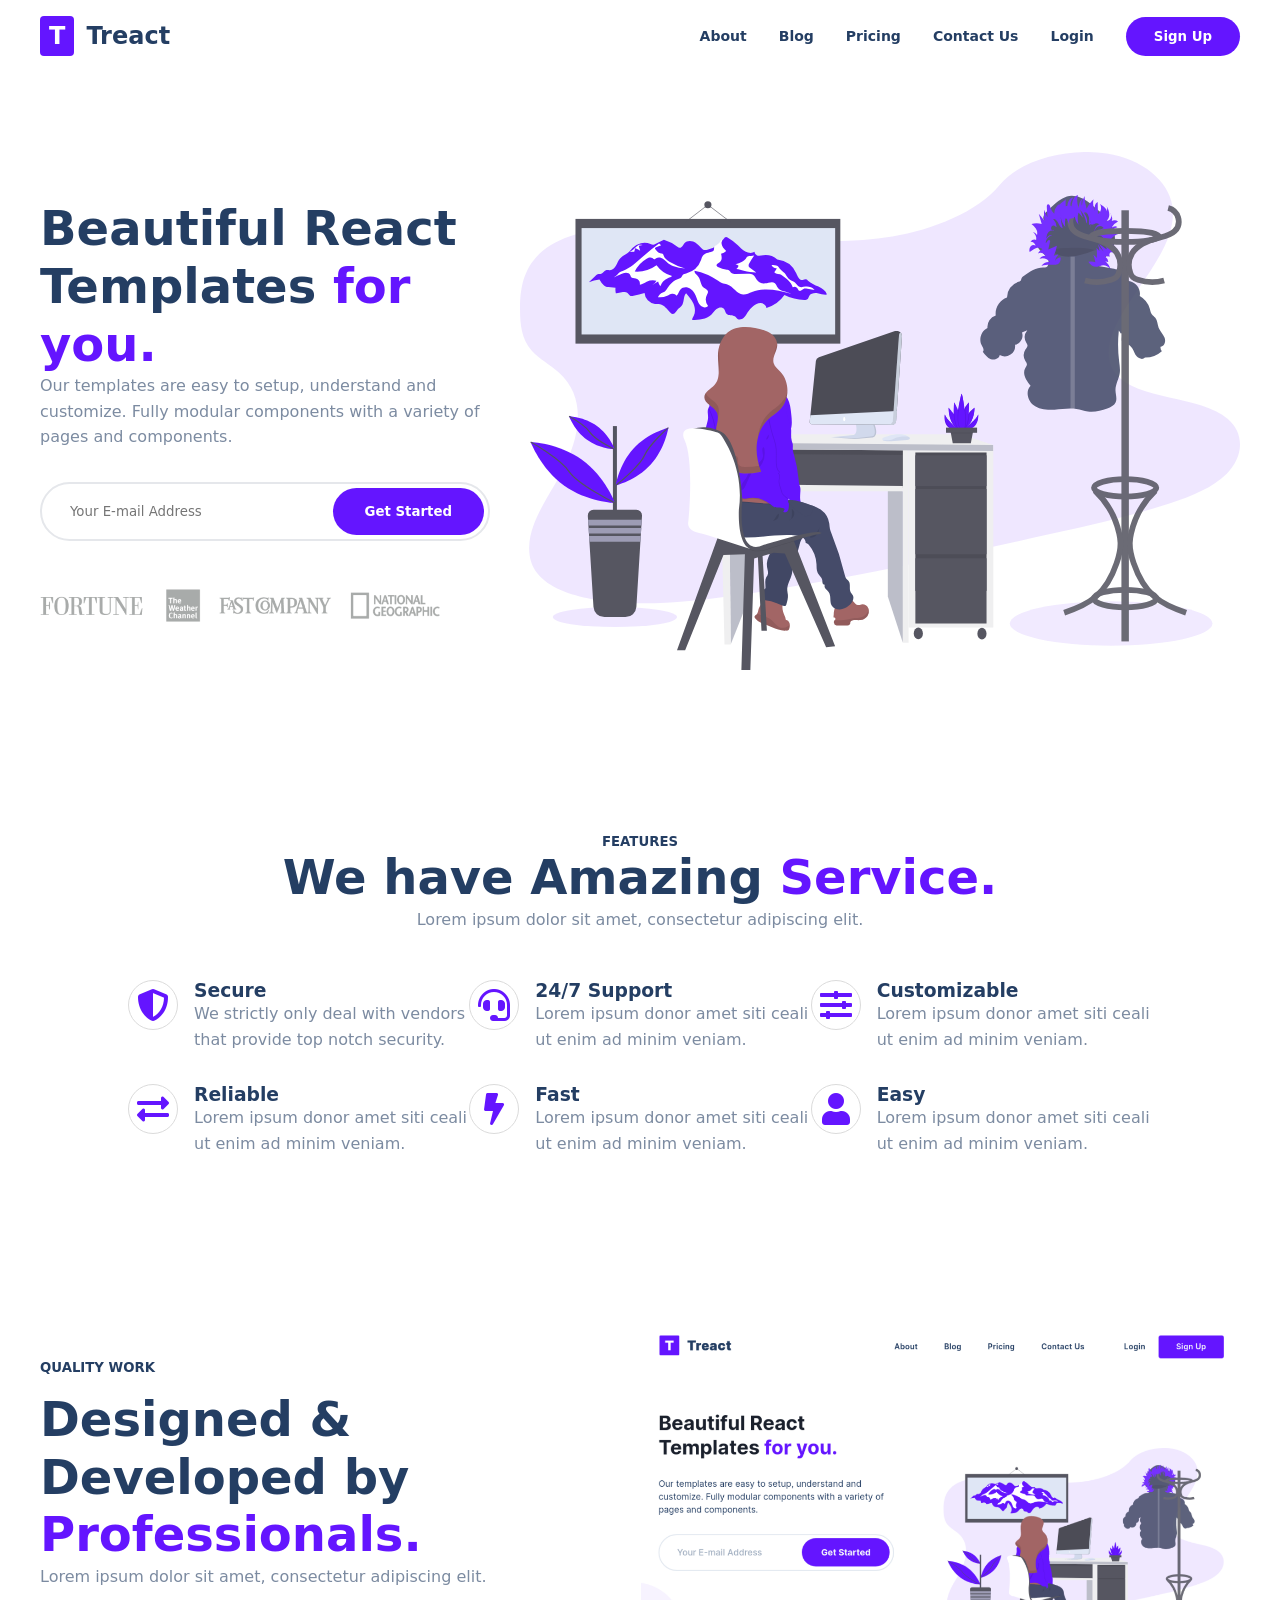
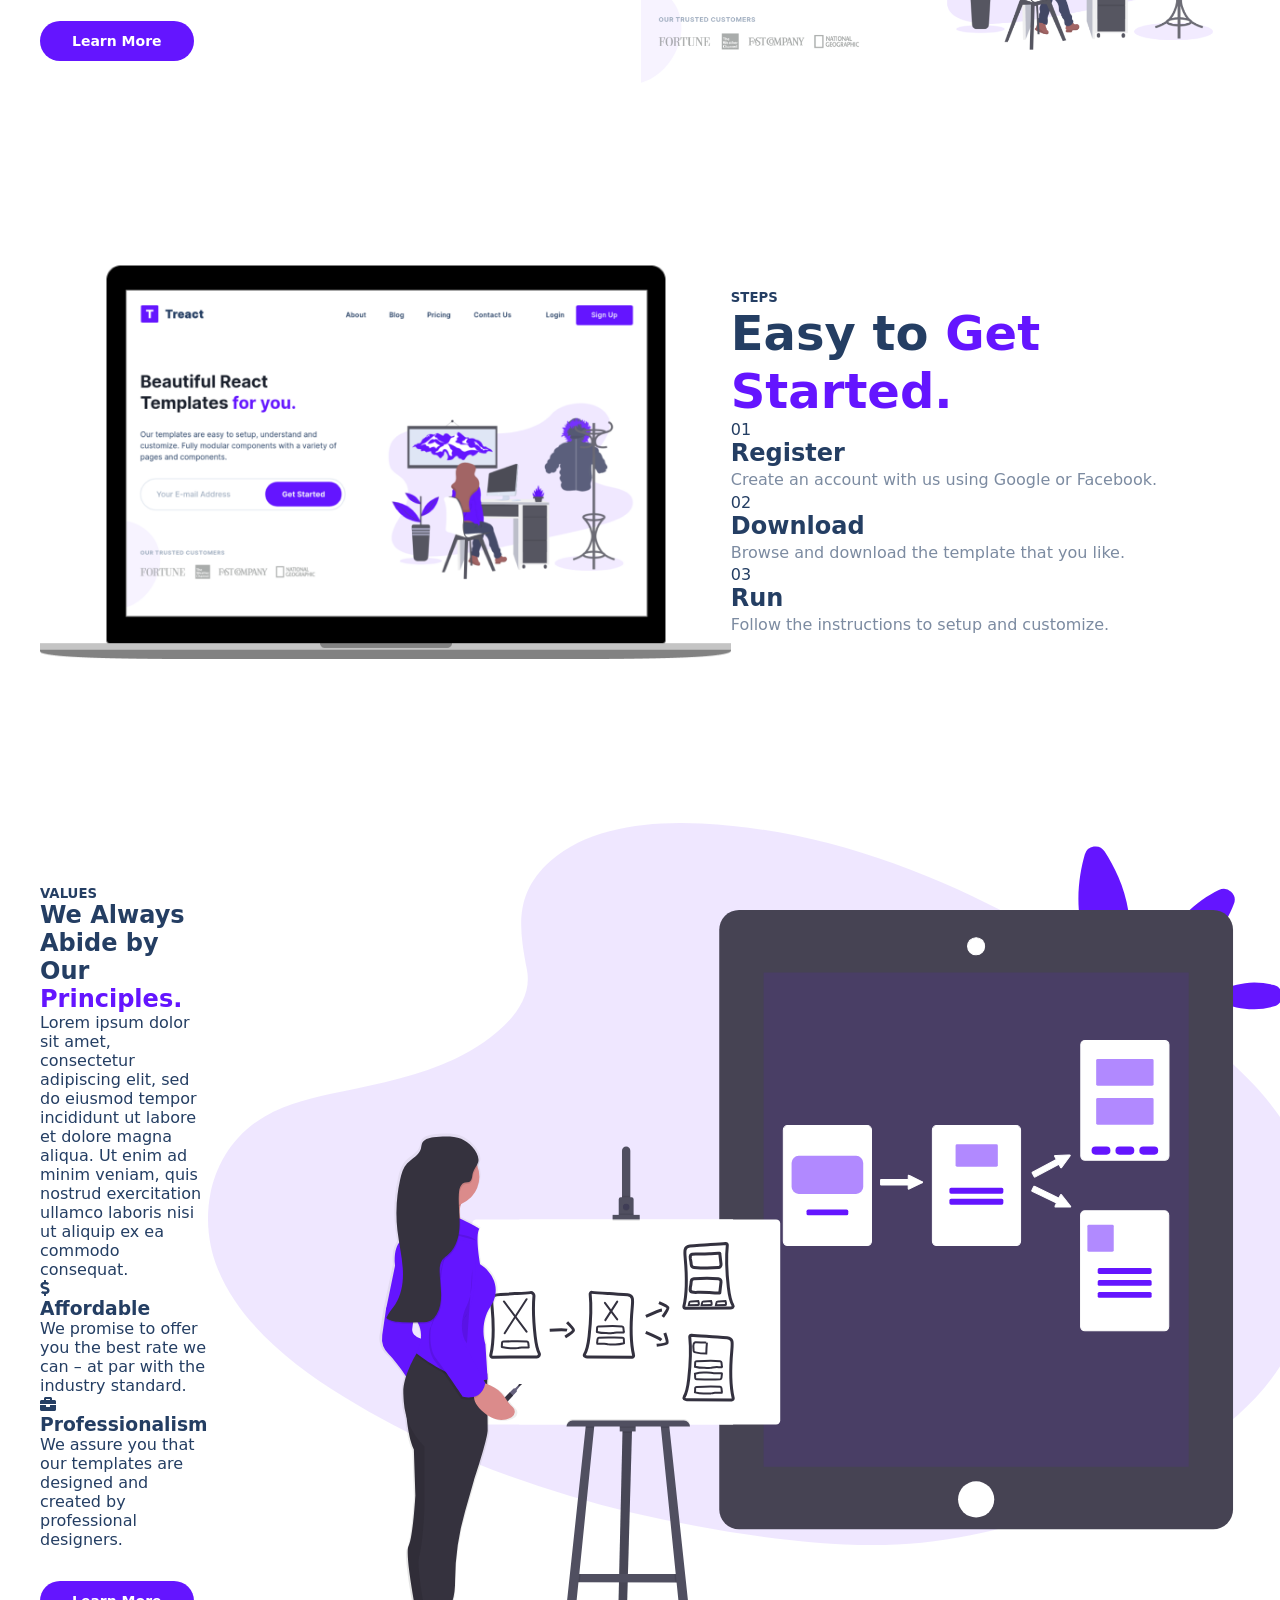
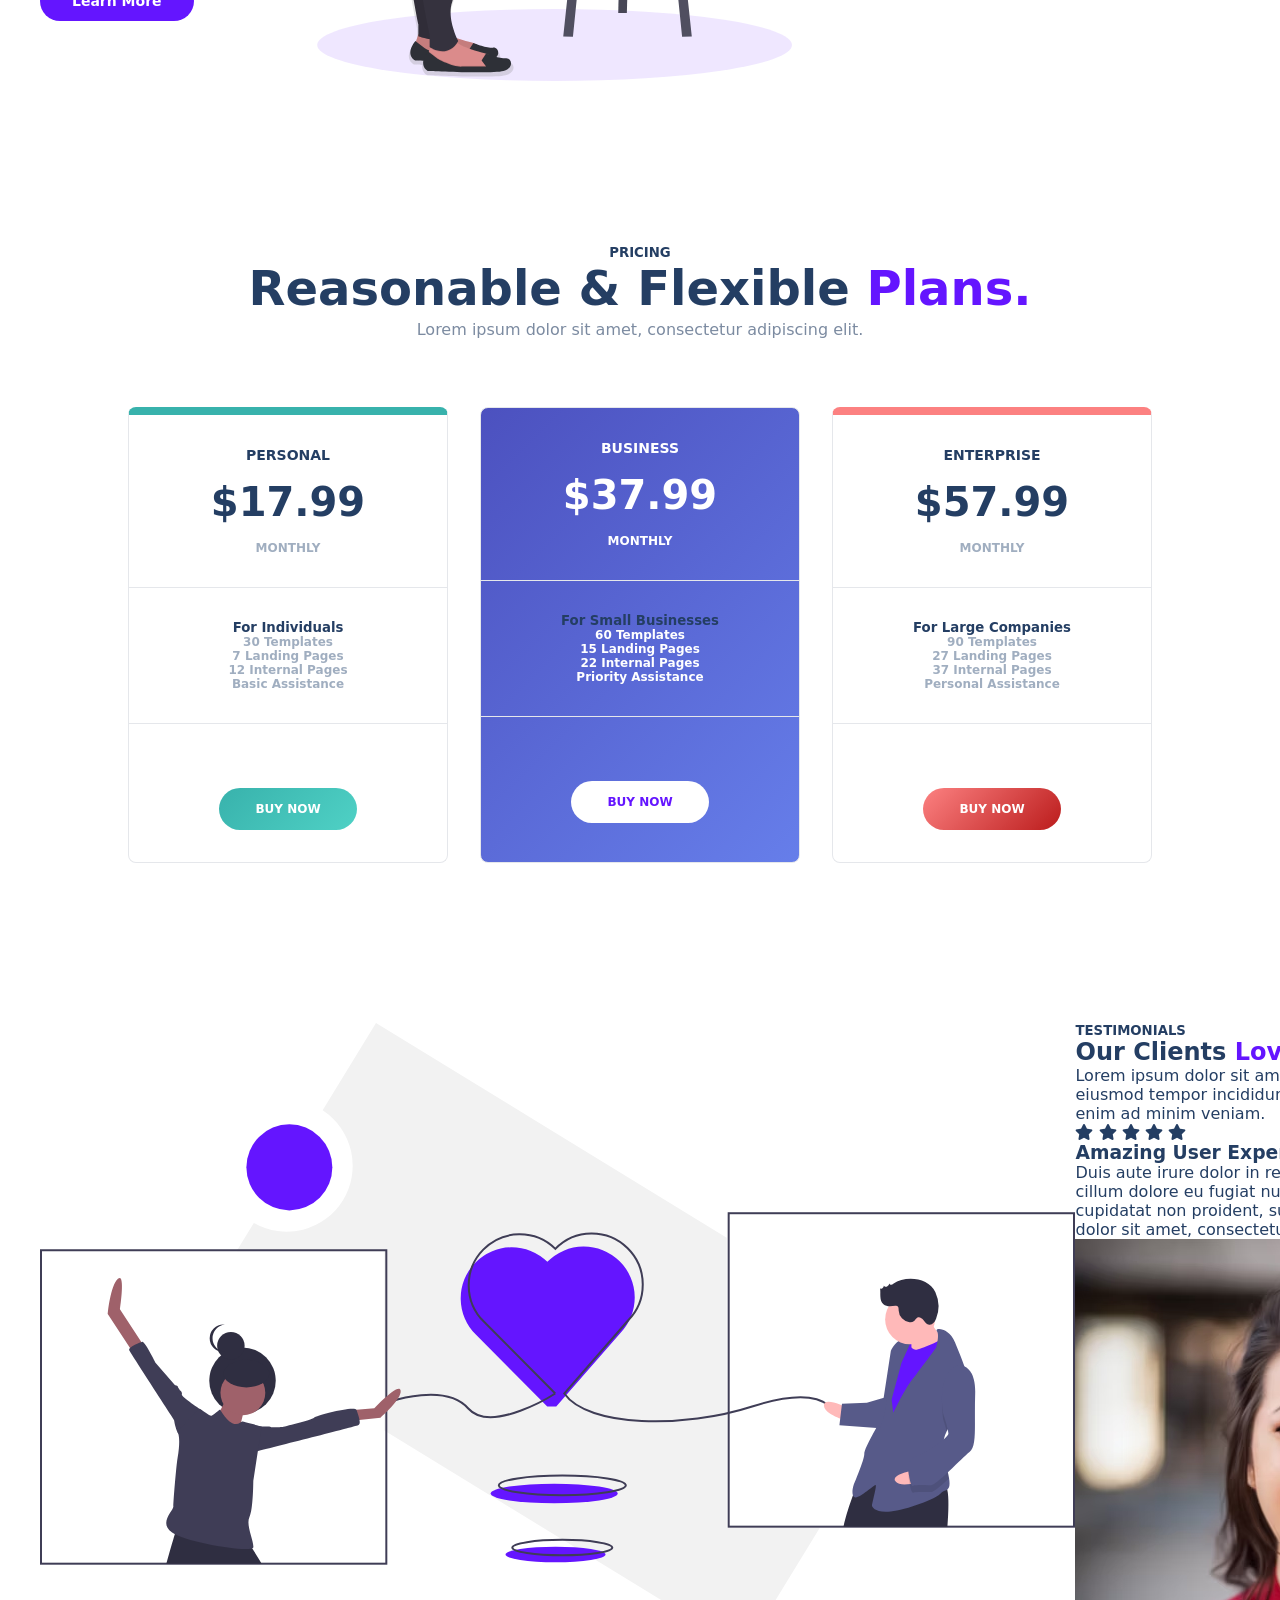
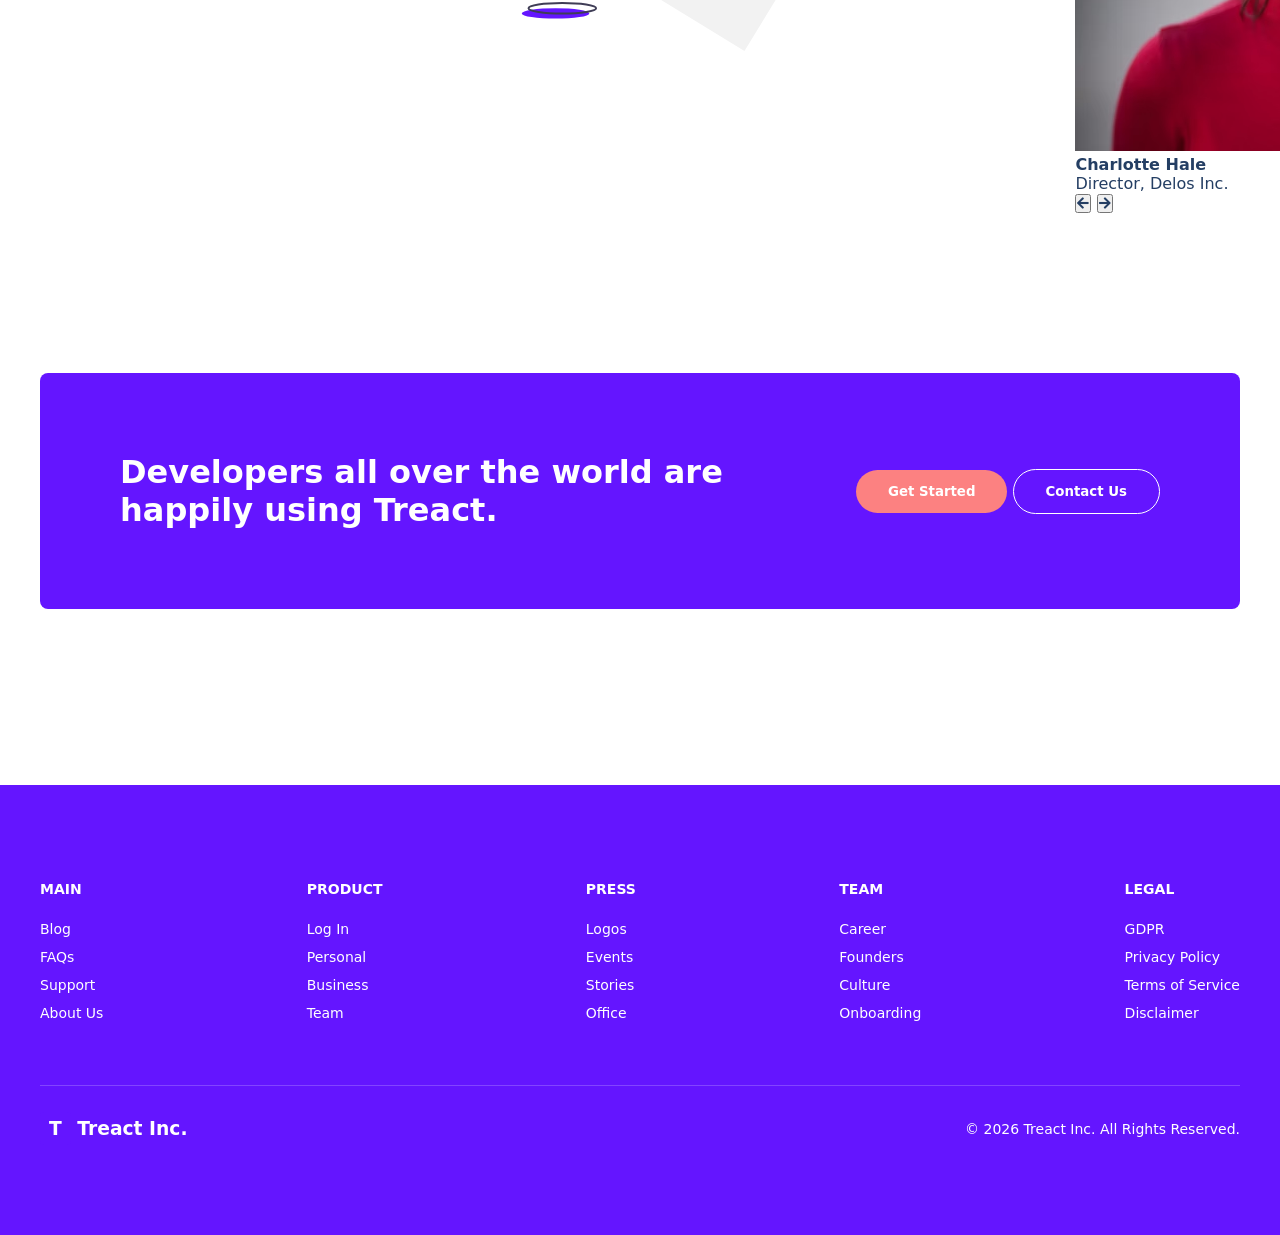
==== commit b7900fcd: "Update index.html" ====
--- a/index.html
+++ b/index.html
@@ -5,7 +5,7 @@
      <meta http-equiv="X-UA-Compatible" content="IE=edge">
      <meta name="viewport" content="width=device-width, initial-scale=1.0">
      <title>Treact - A React UI Library for Tailwind CSS</title>
-     <link rel="stylesheet" href="style.css">
+     <link rel="stylesheet" href="styles.css">
      <link rel="stylesheet" href="https://pro.fontawesome.com/releases/v5.10.0/css/all.css" integrity="sha384-AYmEC3Yw5cVb3ZcuHtOA93w35dYTsvhLPVnYs9eStHfGJvOvKxVfELGroGkvsg+p" crossorigin="anonymous" />
      <script src="script.js"></script>
    </head>
--- a/styles.css
+++ b/styles.css
@@ -0,0 +1,760 @@
+@import url('https://fonts.googleapis.com/css2?family=Inter:wght@100;200;300;400;500;600;700;800;900&display=swap');
+
+* {
+    margin: 0;
+    padding: 0;
+    box-sizing: border-box;
+    font-family: 'Inter', system-ui;
+    color: #243e63;
+}
+
+html {
+    scroll-behavior: smooth;
+}
+
+body {
+    max-width: 100vw;
+    overflow-x: hidden;
+}
+
+.row {
+    width: 100%;
+    max-width: 1200px;
+    margin: 0 auto;
+}
+
+.row__narrow {
+    width: 100%;
+    max-width: 1024px;
+    margin: 0 auto;
+}
+
+.container {
+    padding: 96px 0;
+}
+
+.purple {
+    color: #6415ff;
+}
+
+section {
+    padding: 0 32px;
+}
+
+main {
+    margin-bottom: 96px;
+}
+
+.logo {
+  display: flex;
+  align-items: center;
+  gap: 10px;
+  color: #243e63;
+  font-size: 22px;
+}
+
+.logo-box {
+  background: #6415ff;
+  color: white;
+  font-weight: 700;
+  padding: 6px 9px;
+  border-radius: 4px;
+}
+
+.links {
+  display: flex;
+  align-items: center;
+  gap: 32px;
+}
+
+.links a {
+  color: #243e63;
+  font-size: 14px;
+  font-weight: 600;
+  text-decoration: none;
+}
+
+.links button {
+  background: #6415ff;
+  color: white;
+  border: none;
+  padding: 12px 28px;
+  border-radius: 999px;
+  font-weight: 700;
+  transition: all 300ms ease;
+}
+
+.links button:hover {
+  background: #4b0db8;
+  transition: all 300ms ease;
+}
+
+
+
+/* 
+
+NAVBAR ↓
+
+*/
+
+
+.nav {
+    display: flex;
+    justify-content: space-between;
+    align-items: center;
+}
+
+.nav__row {
+  height: 72px;
+  display: flex;
+  align-items: center;
+  justify-content: space-between;
+}
+
+.nav__logo {
+    display: flex;
+    align-items: center;
+    gap: 12px;
+
+    font-size: 24px;
+    font-weight: 900;
+}
+
+.btn__menu {
+    display: none;
+    background: transparent;
+    border: none;
+    transition: all 300ms ease;
+}
+
+.btn__menu--svg:hover {
+    filter: invert(26%) sepia(94%) saturate(7476%) hue-rotate(261deg) brightness(94%) contrast(115%);
+}
+
+.modal {
+    position: fixed;
+    top: 0;
+    left: 0;
+    right: 0;
+    height: 378px;
+    margin: 24px 16px;
+    padding: 32px;
+    background-color: #fff;
+    border: 1px solid rgb(229, 231, 235);
+    border-radius: 8px;
+    z-index: 4;
+    visibility: hidden;
+    opacity: 0;
+    transform: translateX(300%);
+    transition: all 300ms ease;
+}
+
+.modal__links {
+    width: 100%;
+    height: 100%;
+    display: flex;
+    flex-direction: column;
+    align-items: center;
+}
+
+.modal__link {
+    color: #1a202c;
+    font-size: 18px;
+    font-weight: 600;
+    line-height: 1.5;
+    margin: 8px 0;
+    padding-bottom: 4px;
+    border-bottom: 2px solid transparent;
+}
+
+.modal__link--primary {
+    color: #f7fafc;
+    padding: 12px 32px;
+    background: #6415ff;
+    border-radius: 500px;
+    border: none;
+}
+
+.modal__link--primary:hover {
+    background: #4b0db8;
+    transition: all 300ms ease;
+}
+
+.menu--open .modal {
+    visibility: visible;
+    opacity: 1;
+    transform: translateX(0);
+}
+
+.btn__menu--close {
+    position: fixed;
+    top: 24px;
+    right: 18px;
+}
+
+
+/* 
+
+HEADER / ABOUT US ↓
+
+*/
+
+
+header .row {
+  display: flex;
+  align-items: center;
+}
+
+.header__description {
+  width: 40%;
+}
+
+.header__description h1,
+.section__text h2,
+#features h2,
+#pricing h2 {
+  font-size: 48px;
+  line-height: 1.2;
+  font-weight: 900;
+}
+
+.header__description p,
+.section__text p,
+.section__para,
+.service p,
+.step p {
+  color: #7c8ba1;
+  line-height: 1.6;
+}
+
+.header__companies {
+  margin: 48px 0;
+}
+
+.header__companies img {
+    width: 100%;
+    max-width: 400px;
+    opacity: 0.5;
+}
+
+.header__email {
+  position: relative;
+  max-width: 450px;
+  margin: 32px 0;
+}
+
+.header__email input {
+  width: 100%;
+  padding: 20px 180px 20px 28px;
+  border: 2px solid #e5e7eb;
+  border-radius: 999px;
+}
+
+.header__email button {
+  position: absolute;
+  right: 6px;
+  top: 6px;
+  bottom: 6px;
+  padding: 0 32px;
+  border: none;
+  border-radius: 999px;
+  background: #6415ff;
+  color: white;
+  font-weight: 700;
+  transition: all 300ms ease;
+}
+
+.header__email button:hover {
+  background: #4b0db8;
+  transition: all 300ms ease;
+}
+
+.header__img--wrapper {
+  width: 60%;
+}
+
+.header__img--wrapper img,
+.section__img img {
+  width: 100%;
+}
+
+/* SERVICES */
+
+.service {
+    display: flex;
+    width: calc(100%/3);
+    gap: 16px;
+}
+
+.services {
+    display: flex;
+    flex-wrap: wrap;
+    margin-top: 48px;
+    row-gap: 32px;
+}
+
+.container {
+    padding: 80px 0;
+}
+
+.row {
+    width: 100%;
+    max-width: 1200px;
+    margin: 0 auto;
+}
+
+.service__description {
+    display: flex;
+    flex-direction: column;
+    margin-left: 16px;
+}
+
+.service i{
+    font-size: 32px;
+    color: #6415ff;
+    margin-bottom: 16px;
+    width: 48px;
+    height: 48px;
+    display: flex;
+    align-items: center;
+    justify-content: center;
+    border: 1px solid #dbdbdb;
+    border-radius: 50%;
+    flex: 0 0 48px;
+    flex-shrink: 0;
+    padding: 24px;
+    gap: 16px;
+}
+
+
+
+/* 
+
+FEATURES ↓
+
+*/
+
+
+#features {
+    position: relative;
+}
+
+#features .row__narrow {
+    display: flex;
+    flex-direction: column;
+    align-items: center;
+}
+
+
+/* 
+
+QUALITY WORK ↓
+
+*/
+
+
+#quality .row {
+    display: flex;
+    justify-content: space-between;
+    align-items: center;
+}
+
+#quality h2 {
+    margin-top: 16px;
+}
+
+.btn {
+    background-color: #6415ff;
+    color: white;
+    margin-top: 32px;
+    border: none;
+    border-radius: 9999px;
+    padding: 12px 32px;
+    font-size: 14px;
+    font-weight: 700;
+    cursor: pointer;
+    transition: all 300ms ease;
+}
+
+.btn:hover {
+    background-color: #4b0db8;
+    transition: all 300ms ease;
+}
+
+
+/* 
+
+STEPS ↓
+
+*/
+
+
+#steps .row {
+    display: flex;
+    justify-content: space-between;
+    align-items: center;
+}
+
+.step h3 {
+    display: flex;
+    flex-direction: column;
+    font-size: 24px;
+    font-weight: 700;
+}
+
+
+/* 
+
+VALUES ↓
+
+*/
+
+#values .row {
+    display: flex;
+    justify-content: space-between;
+    align-items: center;
+}
+
+
+/*
+
+PRICING ↓
+
+*/
+
+
+#pricing .row {
+    display: flex;
+    flex-direction: column;
+    align-items: center;
+}
+
+.plans {
+    display: flex;
+    gap: 32px;
+    margin-top: 64px;
+    width: 100%;
+    justify-content: center;
+}
+
+.plan {
+    width: calc(100% / 3);
+    max-width: 320px;
+
+    border: 1px solid #e5e7eb;
+    border-radius: 8px;
+    padding: 40px 32px;
+    text-align: center;
+}
+
+.plan h3 {
+    font-size: 14px;
+    font-weight: 800;
+}
+
+.plan h4 {
+    font-size: 40px;
+    font-weight: 800;
+    margin: 16px 0;
+}
+
+.plan p {
+    color: #a0aec0;
+    font-size: 12px;
+    font-weight: 700;
+}
+
+.plan--featured {
+    background: linear-gradient(135deg, #4c51bf, #667eea);
+}
+
+.plan--featured h3,
+.plan--featured h4,
+.plan--featured p {
+    color: white;
+}
+
+.plan .btn {
+    margin-top: 32px;
+    padding: 14px 36px;
+    font-size: 12px;
+}
+
+.plan {
+    padding: 0;
+    overflow: hidden;
+}
+
+.plan__top {
+    padding: 32px;
+}
+
+.plan__top p {
+    margin-top: 8px;
+}
+
+.plan__middle {
+    padding: 32px;
+    border-top: 1px solid #e5e7eb;
+    border-bottom: 1px solid #e5e7eb;
+}
+
+.plan__middle p {
+    gap: 8px;
+}
+
+.plan__bottom {
+    padding: 32px;
+}
+
+.plan:first-child {
+    border-top: 8px solid #38b2ac;
+}
+
+.plan:last-child {
+    border-top: 8px solid #fc8181;
+}
+
+.plan:first-child .btn {
+    background: linear-gradient(135deg, #38b2ac, #4fd1c5);
+}
+
+.plan--featured .btn {
+    background: white;
+    color: #6415ff;
+}
+
+.plan:last-child .btn {
+    background: linear-gradient(135deg, #fc8181, #bb1c1c);
+}
+
+
+
+/* 
+
+TESTIMONIALS ↓
+
+*/
+
+
+#testimonials .row {
+    display: flex;
+}
+
+
+/* 
+
+START / CALL TO ACTION ↓
+
+*/
+
+
+
+#start .row {
+    display: flex;
+    justify-content: space-between;
+    align-items: center;
+}
+
+.start__row {
+    background: #6415ff;
+    border-radius: 8px;
+    padding: 80px;
+    display: flex;
+    justify-content: space-between;
+    align-items: center;
+}
+
+.row {
+    width: 100%;
+    max-width: 1200px;
+    margin: 0 auto;
+}
+
+.start__title {
+    color: white;
+    font-size: 32px;
+    font-weight: 900;
+    width: 60%;
+}
+
+.start__buttons {
+    display: flex;
+    gap: 24px;
+    flex-shrink: 0;
+}
+
+.start__btn {
+    background: #fc8181;
+    color: white;
+    border: none;
+    padding: 14px 32px;
+    border-radius: 9999px;
+    font-weight: 700;
+    transition: all 300ms ease;
+}
+
+.start__btn.start__btn--outline {
+    background: transparent;
+    border: 1px solid white;
+    color: white;
+}
+
+.start__btn:hover {
+    background: #f56565;
+    transition: all 300ms ease;
+}
+
+
+/* 
+
+FOOTER ↓
+
+*/
+
+
+footer {
+    padding: 96px 32px;
+    background-color: rgb(100, 21, 255);
+    margin-bottom: -32px;
+    position: relative;
+    overflow: hidden;
+}
+
+.footer .row {
+    display: flex;
+    justify-content: space-between;
+    align-items: center;
+}
+
+.footer__columns {
+    display: flex;
+    justify-content: space-between;
+}
+
+.footer__columns div {
+    display: flex;
+    flex-direction: column;
+    gap: 12px;
+}
+
+.footer__columns h4 {
+    color: white;
+    font-size: 14px;
+    font-weight: 800;
+    margin-bottom: 12px;
+}
+
+.footer__columns a {
+    color: white;
+    font-size: 14px;
+    font-weight: 500;
+    cursor: pointer;
+}
+
+.footer__bottom {
+    margin-top: 64px;
+    padding-top: 32px;
+    border-top: 1px solid rgba(255, 255, 255, 0.2);
+
+    display: flex;
+    justify-content: space-between;
+    align-items: center;
+}
+
+.footer__logo,
+.footer__copyright,
+.footer__socials i {
+    color: white;
+}
+
+.footer__logo {
+    font-size: 20px;
+    font-weight: 800;
+}
+
+.footer__socials {
+    display: flex;
+    gap: 16px;
+}
+
+.footer__socials h4 {
+    width: 32px;
+    height: 32px;
+    background: white;
+    color: #6415ff;
+    border-radius: 50%;
+    display: flex;
+    align-items: center;
+    justify-content: center;
+}
+
+.footer__bottom h3 {
+    color: white;
+}
+
+.footer__bottom p {
+    color: white;
+    font-size: 14px;
+    font-weight: 500;
+    display: flex;
+    align-items: center;
+    gap: 8px;
+    justify-content: center;
+    text-align: center;
+}
+
+/* 
+
+MOBILE RESPONSIVENESS ↓
+
+*/
+
+
+@media(max-width: 1280px) {
+    header .row {
+        align-items: flex-end;
+    }
+}
+
+@media (max-width: 1024px) {
+
+    .btn__menu {
+        display: block;
+    }
+    header .row {
+        flex-direction: column;
+        align-items: center;
+    }
+    footer {
+        padding: 80px 32px;
+    }
+}
+
+@media(max-width: 768px) {
+    #quality .row,
+    #values .row {
+        flex-direction: column-reverse;
+    }
+    #steps .row,
+    #testimonials .row {
+        flex-direction: column;
+        align-items: center;
+    }
+    #pricing .row {
+        margin-top: 40px;
+    }
+}
+
+@media(max-width: 640px) {
+    .container {
+        padding: 80px 0;
+    }
+    .nav__logo {
+        margin: 8px 0;
+        padding-bottom: 4px;
+    }
+    main {
+        margin-bottom: 80px;
+    }
+}
